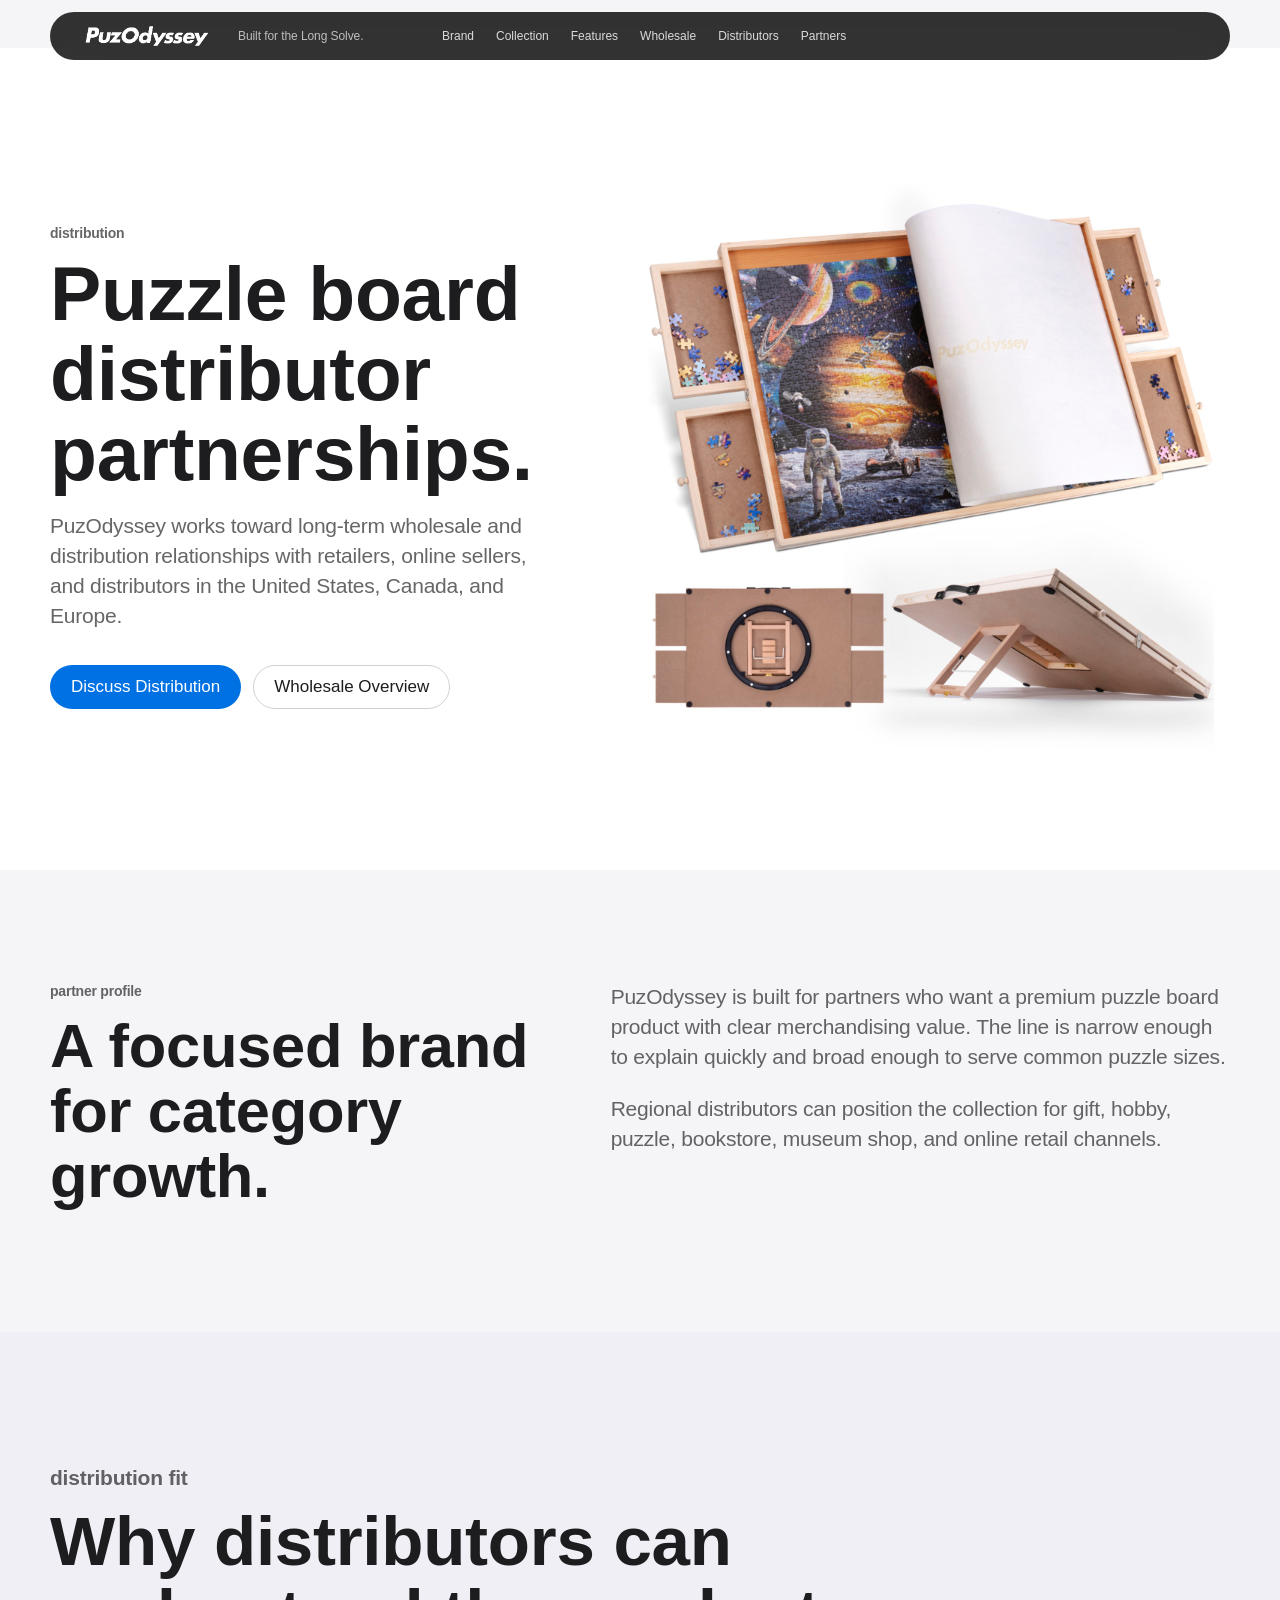
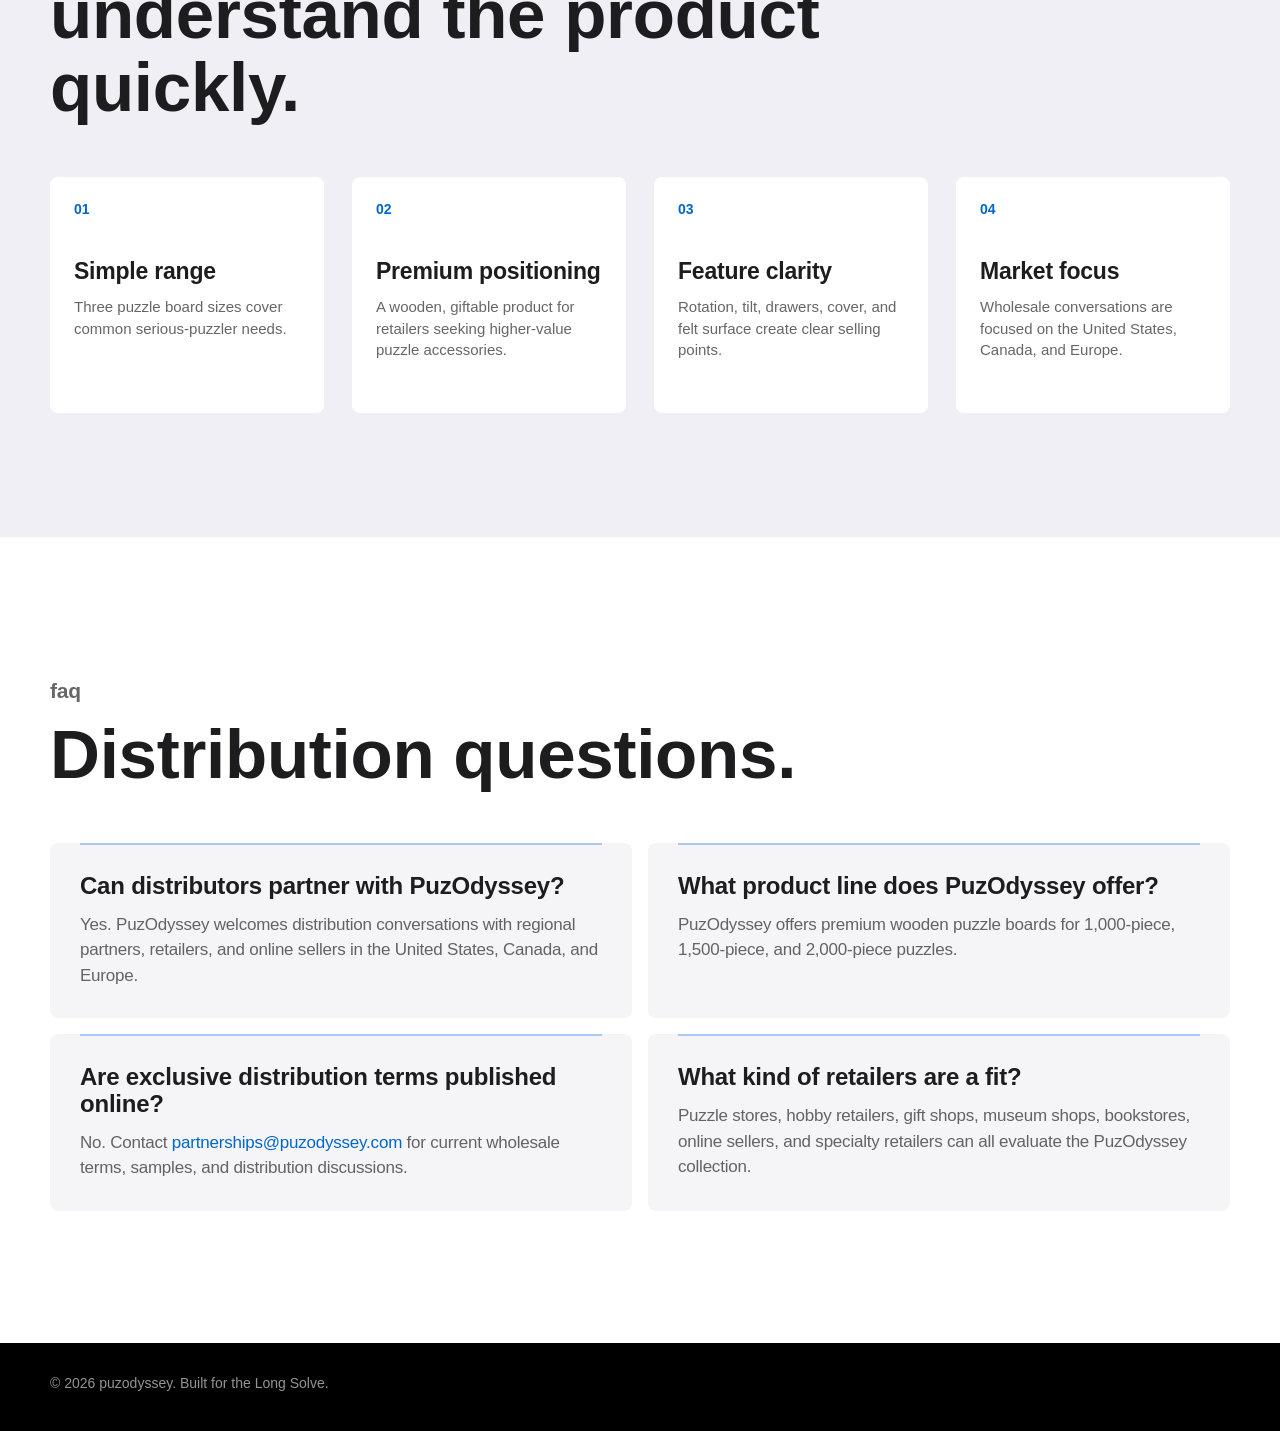
==== puzzle-board-distributor.html @ f3e6427d "Add B2B GEO pages" ====
<!doctype html>
<html lang="en">
  <head>
    <meta charset="UTF-8" />
    <meta name="viewport" content="width=device-width, initial-scale=1.0" />
    <title>Puzzle Board Distributor Partnerships | PuzOdyssey</title>
    <meta
      name="description"
      content="PuzOdyssey welcomes puzzle board distributor partnerships with regional partners, retailers, and online sellers in the United States, Canada, and Europe."
    />
    <link rel="canonical" href="https://puzodyssey.com/puzzle-board-distributor.html" />
    <meta name="robots" content="index, follow" />
    <meta name="theme-color" content="#f5f5f7" />
    <link rel="icon" href="./favicon-48.png" type="image/png" sizes="48x48" />
    <link rel="icon" href="./favicon.svg" type="image/svg+xml" />
    <link rel="icon" href="./favicon.ico" type="image/png" sizes="32x32" />
    <link rel="apple-touch-icon" href="./apple-touch-icon.png" />
    <link rel="manifest" href="./site.webmanifest" />

    <meta property="og:type" content="website" />
    <meta property="og:site_name" content="PuzOdyssey" />
    <meta property="og:title" content="Puzzle Board Distributor Partnerships | PuzOdyssey" />
    <meta
      property="og:description"
      content="Distribution-focused information for premium wooden puzzle boards."
    />
    <meta property="og:url" content="https://puzodyssey.com/puzzle-board-distributor.html" />
    <meta
      property="og:image"
      content="https://puzodyssey.com/assets/product/puzodyssey-main.jpg"
    />

    <script type="application/ld+json">
      {
        "@context": "https://schema.org",
        "@type": "WebPage",
        "@id": "https://puzodyssey.com/puzzle-board-distributor.html#webpage",
        "url": "https://puzodyssey.com/puzzle-board-distributor.html",
        "name": "Puzzle Board Distributor Partnerships | PuzOdyssey",
        "description": "PuzOdyssey welcomes puzzle board distributor partnerships with regional partners, retailers, and online sellers in the United States, Canada, and Europe.",
        "isPartOf": {
          "@id": "https://puzodyssey.com/#website"
        },
        "about": {
          "@id": "https://puzodyssey.com/#organization"
        },
        "inLanguage": "en"
      }
    </script>
    <script type="application/ld+json">
      {
        "@context": "https://schema.org",
        "@type": "FAQPage",
        "mainEntity": [
          {
            "@type": "Question",
            "name": "Can distributors partner with PuzOdyssey?",
            "acceptedAnswer": {
              "@type": "Answer",
              "text": "Yes. PuzOdyssey welcomes distribution conversations with regional partners, retailers, and online sellers in the United States, Canada, and Europe."
            }
          },
          {
            "@type": "Question",
            "name": "What type of product line does PuzOdyssey offer?",
            "acceptedAnswer": {
              "@type": "Answer",
              "text": "PuzOdyssey offers a focused collection of premium wooden puzzle boards for 1,000-piece, 1,500-piece, and 2,000-piece puzzles."
            }
          },
          {
            "@type": "Question",
            "name": "Are exclusive distribution terms published online?",
            "acceptedAnswer": {
              "@type": "Answer",
              "text": "No. Buyers should contact partnerships@puzodyssey.com for current wholesale terms, samples, and distribution discussions."
            }
          }
        ]
      }
    </script>
    <link rel="stylesheet" href="./styles.css?v=20260425-geo" />
  </head>
  <body>
    <header class="site-header">
      <div class="nav-shell">
        <a class="brand" href="./" aria-label="puzodyssey home">
          <span class="brand-logo-frame">
            <img
              class="brand-logo brand-logo-nav"
              src="./assets/brand/puzodyssey-logo.png?v=20260421-logo"
              alt="puzodyssey"
              width="2372"
              height="1405"
            />
          </span>
          <span class="brand-slogan">Built for the Long Solve.</span>
        </a>

        <button class="nav-toggle" type="button" aria-expanded="false" aria-controls="site-nav">
          Menu
        </button>

        <nav class="site-nav" id="site-nav" data-open="false">
          <a href="./#brand">Brand</a>
          <a href="./#collection">Collection</a>
          <a href="./#features">Features</a>
          <a href="./wholesale-puzzle-boards.html">Wholesale</a>
          <a href="./puzzle-board-distributor.html">Distributors</a>
          <a href="./#partners">Partners</a>
        </nav>
      </div>
    </header>

    <main id="top">
      <section class="info-hero reveal">
        <div class="section-inner info-hero-grid">
          <div class="info-hero-copy">
            <p class="eyebrow">distribution</p>
            <h1>Puzzle board distributor partnerships.</h1>
            <p>
              PuzOdyssey works toward long-term wholesale and distribution
              relationships with retailers, online sellers, and distributors in
              the United States, Canada, and Europe.
            </p>
            <div class="button-row">
              <a class="button button-primary" href="mailto:partnerships@puzodyssey.com">
                Discuss Distribution
              </a>
              <a class="button button-secondary" href="./wholesale-puzzle-boards.html">
                Wholesale Overview
              </a>
            </div>
          </div>

          <figure class="info-hero-image">
            <img
              src="./assets/product/puzodyssey-main.jpg?v=20260421-main"
              alt="PuzOdyssey premium wooden puzzle board for distributors"
              width="1600"
              height="1600"
              fetchpriority="high"
            />
          </figure>
        </div>
      </section>

      <section class="info-section info-section-light reveal">
        <div class="section-inner info-layout">
          <div>
            <p class="eyebrow">partner profile</p>
            <h2>A focused brand for category growth.</h2>
          </div>
          <div class="info-copy">
            <p>
              PuzOdyssey is built for partners who want a premium puzzle board
              product with clear merchandising value. The line is narrow enough
              to explain quickly and broad enough to serve common puzzle sizes.
            </p>
            <p>
              Regional distributors can position the collection for gift,
              hobby, puzzle, bookstore, museum shop, and online retail channels.
            </p>
          </div>
        </div>
      </section>

      <section class="info-section reveal">
        <div class="section-inner">
          <div class="section-heading">
            <p class="eyebrow">distribution fit</p>
            <h2>Why distributors can understand the product quickly.</h2>
          </div>
          <div class="info-card-grid">
            <article>
              <span>01</span>
              <strong>Simple range</strong>
              <p>Three puzzle board sizes cover common serious-puzzler needs.</p>
            </article>
            <article>
              <span>02</span>
              <strong>Premium positioning</strong>
              <p>A wooden, giftable product for retailers seeking higher-value puzzle accessories.</p>
            </article>
            <article>
              <span>03</span>
              <strong>Feature clarity</strong>
              <p>Rotation, tilt, drawers, cover, and felt surface create clear selling points.</p>
            </article>
            <article>
              <span>04</span>
              <strong>Market focus</strong>
              <p>Wholesale conversations are focused on the United States, Canada, and Europe.</p>
            </article>
          </div>
        </div>
      </section>

      <section class="faq-scene reveal">
        <div class="section-inner">
          <div class="section-heading">
            <p class="eyebrow">faq</p>
            <h2>Distribution questions.</h2>
          </div>
          <div class="faq-list">
            <article>
              <h3>Can distributors partner with PuzOdyssey?</h3>
              <p>
                Yes. PuzOdyssey welcomes distribution conversations with
                regional partners, retailers, and online sellers in the United
                States, Canada, and Europe.
              </p>
            </article>
            <article>
              <h3>What product line does PuzOdyssey offer?</h3>
              <p>
                PuzOdyssey offers premium wooden puzzle boards for 1,000-piece,
                1,500-piece, and 2,000-piece puzzles.
              </p>
            </article>
            <article>
              <h3>Are exclusive distribution terms published online?</h3>
              <p>
                No. Contact
                <a href="mailto:partnerships@puzodyssey.com">partnerships@puzodyssey.com</a>
                for current wholesale terms, samples, and distribution discussions.
              </p>
            </article>
            <article>
              <h3>What kind of retailers are a fit?</h3>
              <p>
                Puzzle stores, hobby retailers, gift shops, museum shops,
                bookstores, online sellers, and specialty retailers can all
                evaluate the PuzOdyssey collection.
              </p>
            </article>
          </div>
        </div>
      </section>
    </main>

    <footer class="site-footer">
      <div class="section-inner footer-inner">
        <p>© <span id="year"></span> puzodyssey. Built for the Long Solve.</p>
      </div>
    </footer>

    <script src="./script.js"></script>
  </body>
</html>
---- styles.css ----
:root {
  --black: #000000;
  --near-black: #1d1d1f;
  --white: #ffffff;
  --gray: #f5f5f7;
  --panel-gray: #f0eff5;
  --dark-panel: #161617;
  --muted: rgba(29, 29, 31, 0.68);
  --muted-dark: rgba(255, 255, 255, 0.72);
  --line: rgba(0, 0, 0, 0.08);
  --line-dark: rgba(255, 255, 255, 0.16);
  --blue: #0071e3;
  --blue-dark: #0066cc;
  --content: 1180px;
  --radius: 8px;
  --pill: 980px;
  --font: -apple-system, BlinkMacSystemFont, "SF Pro Text", "SF Pro Display",
    "Helvetica Neue", Helvetica, Arial, sans-serif;
}

* {
  box-sizing: border-box;
}

html {
  scroll-behavior: smooth;
}

body {
  margin: 0;
  min-height: 100vh;
  color: var(--near-black);
  background: var(--gray);
  font-family: var(--font);
  overflow-x: hidden;
  -webkit-font-smoothing: antialiased;
  text-rendering: optimizeLegibility;
}

a {
  color: inherit;
  text-decoration: none;
}

button {
  font: inherit;
}

img {
  display: block;
  max-width: 100%;
}

.site-header {
  position: sticky;
  top: 12px;
  z-index: 20;
  padding: 0 18px;
}

.nav-shell {
  width: min(100%, var(--content));
  min-height: 48px;
  margin: 0 auto;
  padding: 0 12px;
  display: grid;
  grid-template-columns: 1fr auto 1fr;
  align-items: center;
  gap: 20px;
  border-radius: var(--pill);
  color: var(--white);
  background: rgba(0, 0, 0, 0.8);
  backdrop-filter: saturate(180%) blur(20px);
}

.brand {
  min-width: 360px;
  height: 32px;
  display: flex;
  align-items: center;
  gap: 16px;
  justify-content: flex-start;
  color: var(--white);
  white-space: nowrap;
}

.brand-logo-frame {
  width: 160px;
  height: 30px;
  display: flex;
  align-items: center;
  overflow: hidden;
}

.brand-logo {
  width: 100%;
  height: auto;
}

.brand-logo-nav {
  width: 170px;
  height: auto;
  max-width: none;
  object-fit: contain;
  object-position: center;
  filter: invert(1);
}

.brand-slogan {
  color: rgba(255, 255, 255, 0.68);
  font-size: 12px;
  font-weight: 400;
  line-height: 1;
  letter-spacing: -0.08px;
}

.site-nav {
  display: flex;
  align-items: center;
  gap: 22px;
  grid-column: 2;
}

.site-nav a,
.header-cta,
.nav-toggle {
  color: rgba(255, 255, 255, 0.82);
  font-size: 12px;
  line-height: 1;
  transition:
    color 180ms ease,
    background-color 180ms ease,
    opacity 180ms ease;
}

.site-nav a:hover,
.site-nav a:focus-visible {
  color: var(--white);
}

.header-cta,
.nav-toggle {
  justify-self: end;
  min-height: 32px;
  padding: 0 16px;
  border: 0;
  border-radius: var(--pill);
  background: rgba(255, 255, 255, 0.13);
}

.header-cta:hover,
.header-cta:focus-visible,
.nav-toggle:hover,
.nav-toggle:focus-visible {
  color: var(--white);
  background: rgba(255, 255, 255, 0.2);
}

.nav-toggle {
  display: none;
}

.section-inner {
  width: min(calc(100% - 44px), var(--content));
  margin: 0 auto;
}

.hero {
  padding: 106px 0 92px;
  background: var(--white);
}

.hero-copy {
  width: min(calc(100% - 44px), var(--content));
  margin: 0 auto;
}

h1,
h2,
h3,
p {
  margin: 0;
}

h1,
h2 {
  color: inherit;
  font-weight: 600;
  letter-spacing: -0.28px;
}

h1 {
  max-width: 13ch;
  font-size: clamp(64px, 8vw, 96px);
  line-height: 1.02;
}

.hero-copy h1 {
  max-width: none;
  white-space: nowrap;
}

.hero-copy p {
  max-width: 760px;
  margin-top: 14px;
  color: var(--muted);
  font-size: 21px;
  line-height: 1.38;
  letter-spacing: -0.22px;
}

.button-row {
  display: flex;
  flex-wrap: wrap;
  gap: 12px;
  margin-top: 34px;
}

.button {
  display: inline-flex;
  align-items: center;
  justify-content: center;
  min-height: 44px;
  padding: 0 20px;
  border: 1px solid transparent;
  border-radius: var(--pill);
  font-size: 17px;
  line-height: 1;
  transition:
    background-color 180ms ease,
    border-color 180ms ease,
    color 180ms ease;
}

.button-primary {
  color: var(--white);
  background: var(--blue);
}

.button-primary:hover,
.button-primary:focus-visible {
  background: #0077ed;
}

.button-secondary {
  color: var(--near-black);
  border-color: rgba(0, 0, 0, 0.18);
}

.button-secondary:hover,
.button-secondary:focus-visible {
  border-color: rgba(0, 0, 0, 0.34);
}

.hero-product {
  width: min(92vw, 1280px);
  margin: 70px auto 0;
}

.hero-product img {
  width: 100%;
  height: auto;
}

.hero-proof {
  width: min(calc(100% - 44px), var(--content));
  margin: 38px auto 0;
  display: grid;
  grid-template-columns: repeat(3, minmax(0, 1fr));
  gap: 22px;
}

.hero-proof article {
  padding-top: 16px;
  border-top: 1px solid var(--line);
}

.hero-proof span,
.eyebrow,
.size-card span,
.feature-grid span {
  display: block;
  color: var(--muted);
  font-size: 14px;
  font-weight: 600;
  line-height: 1.29;
  letter-spacing: -0.22px;
}

.hero-proof strong,
.size-card strong,
.feature-grid strong {
  display: block;
  margin-top: 5px;
  color: var(--near-black);
  font-size: 19px;
  font-weight: 600;
  line-height: 1.2;
  letter-spacing: -0.22px;
}

.brand-scene {
  min-height: 900px;
  padding: 130px 0;
  display: grid;
  grid-template-columns: minmax(32px, 1fr) minmax(0, 520px) minmax(0, 760px) minmax(32px, 1fr);
  align-items: center;
  gap: 70px;
  background: var(--gray);
  overflow: hidden;
}

.scene-copy {
  grid-column: 2;
}

.scene-copy h2,
.section-heading h2,
.values-scene h2,
.wholesale-copy h2,
.partner-content h2 {
  margin-top: 12px;
  font-size: clamp(48px, 5.4vw, 72px);
  line-height: 1.06;
}

.scene-copy p:not(.eyebrow),
.section-heading p,
.wholesale-copy p,
.partner-lead {
  margin-top: 20px;
  color: var(--muted);
  font-size: 21px;
  line-height: 1.38;
  letter-spacing: -0.22px;
}

.scene-image {
  grid-column: 3 / 5;
  margin: 0;
}

.scene-image img {
  width: 100%;
  height: auto;
  mix-blend-mode: multiply;
}

.values-scene {
  padding: 130px 0 150px;
  color: var(--white);
  background: var(--black);
}

.values-scene .eyebrow,
.partner-scene .eyebrow {
  color: var(--muted-dark);
}

.values-scene h2 {
  max-width: none;
  white-space: nowrap;
}

.value-strip {
  margin-top: 58px;
  display: grid;
  grid-template-columns: repeat(4, minmax(0, 1fr));
  gap: 34px;
}

.value-strip article {
  min-height: 260px;
  padding-top: 22px;
  border-top: 1px solid var(--line-dark);
}

.value-top {
  margin-bottom: 62px;
  display: flex;
  align-items: center;
  justify-content: space-between;
}

.value-icon {
  display: inline-grid;
  width: 40px;
  height: 40px;
  place-items: center;
  border-radius: 50%;
  background: rgba(255, 255, 255, 0.08);
  font-size: 23px;
  line-height: 1;
}

.value-index {
  display: block;
  color: rgba(255, 255, 255, 0.42);
  font-size: 14px;
  font-weight: 600;
}

.value-strip h3 {
  color: var(--white);
  font-size: 24px;
  font-weight: 600;
  line-height: 1.12;
  letter-spacing: -0.22px;
}

.value-strip p {
  margin-top: 12px;
  color: var(--muted-dark);
  font-size: 15px;
  line-height: 1.43;
}

.collection-scene,
.feature-scene {
  padding: 120px 0 132px;
  background: var(--panel-gray);
}

.section-heading {
  max-width: 860px;
}

.section-heading h2 {
  max-width: none;
}

.section-heading p {
  max-width: 680px;
}

.size-grid {
  margin-top: 52px;
  display: grid;
  grid-template-columns: repeat(3, minmax(0, 1fr));
  gap: 34px;
}

.size-card {
  display: grid;
  align-content: start;
}

.size-card img {
  width: 100%;
  height: auto;
  mix-blend-mode: multiply;
  filter: saturate(0.98) contrast(1.03);
}

.size-card div {
  margin-top: 18px;
}

.feature-scene {
  background: var(--white);
}

.feature-grid {
  margin-top: 52px;
  display: grid;
  grid-template-columns: repeat(4, minmax(0, 1fr));
  gap: 28px;
}

.feature-grid article {
  display: grid;
  align-content: start;
}

.feature-grid img {
  width: 100%;
  height: auto;
  border-radius: var(--radius);
  mix-blend-mode: multiply;
  filter: saturate(0.98) contrast(1.02);
}

.feature-grid span {
  margin-top: 18px;
}

.wholesale-scene {
  padding: 124px 0 132px;
  color: var(--white);
  background: var(--black);
}

.wholesale-scene .eyebrow {
  color: #2997ff;
}

.wholesale-layout {
  display: grid;
  grid-template-columns: minmax(0, 0.88fr) minmax(0, 1.12fr);
  gap: 76px;
  align-items: start;
}

.wholesale-copy h2 {
  max-width: 760px;
  color: var(--white);
  font-size: clamp(48px, 5vw, 68px);
  line-height: 1.04;
}

.wholesale-copy p {
  max-width: 620px;
  color: rgba(255, 255, 255, 0.76);
}

.wholesale-copy .button {
  margin-top: 34px;
}

.geo-link-row {
  max-width: 600px;
  margin-top: 22px;
  display: flex;
  flex-wrap: wrap;
  gap: 10px;
}

.geo-link-row a {
  display: inline-flex;
  min-height: 34px;
  align-items: center;
  padding: 0 13px;
  border: 1px solid rgba(255, 255, 255, 0.24);
  border-radius: var(--pill);
  color: rgba(255, 255, 255, 0.86);
  font-size: 13px;
  font-weight: 600;
  line-height: 1;
  background: rgba(255, 255, 255, 0.06);
}

.geo-link-row a:hover,
.geo-link-row a:focus-visible {
  color: var(--white);
  border-color: rgba(255, 255, 255, 0.42);
}

.wholesale-copy .button-secondary {
  color: var(--white);
  border-color: rgba(255, 255, 255, 0.34);
}

.wholesale-points {
  display: grid;
  grid-template-columns: repeat(2, minmax(0, 1fr));
  gap: 28px 34px;
}

.wholesale-points article {
  min-height: 230px;
  padding: 24px 0 0;
  border-top: 1px solid rgba(255, 255, 255, 0.2);
}

.wholesale-points article:first-child {
  border-top-color: rgba(41, 151, 255, 0.72);
}

.wholesale-points span {
  display: block;
  color: #2997ff;
  font-size: 14px;
  font-weight: 600;
}

.wholesale-points strong {
  display: block;
  margin-top: 48px;
  color: var(--white);
  font-size: 24px;
  font-weight: 600;
  line-height: 1.12;
  letter-spacing: -0.22px;
}

.wholesale-points p {
  margin-top: 12px;
  color: var(--muted-dark);
  font-size: 15px;
  line-height: 1.43;
}

.faq-scene {
  padding: 120px 0 132px;
  background: var(--white);
}

.faq-list {
  margin-top: 52px;
  display: grid;
  grid-template-columns: repeat(2, minmax(0, 1fr));
  gap: 16px;
}

.faq-list article {
  position: relative;
  padding: 30px;
  border-radius: var(--radius);
  background: var(--gray);
}

.faq-list article::before {
  content: "";
  position: absolute;
  top: 0;
  left: 30px;
  right: 30px;
  height: 2px;
  background: rgba(0, 113, 227, 0.32);
}

.faq-list h3 {
  color: var(--near-black);
  font-size: 24px;
  font-weight: 600;
  line-height: 1.12;
  letter-spacing: -0.22px;
}

.faq-list p {
  max-width: 520px;
  margin-top: 12px;
  color: var(--muted);
  font-size: 17px;
  line-height: 1.5;
  letter-spacing: -0.22px;
}

.faq-list a {
  color: var(--blue-dark);
}

.partner-scene {
  position: relative;
  min-height: 880px;
  padding: 130px 0 110px;
  display: grid;
  align-items: end;
  color: var(--white);
  background: var(--black);
  overflow: hidden;
}

.partner-image {
  position: absolute;
  inset: 0;
  width: 100%;
  height: 100%;
  object-fit: cover;
  object-position: center;
  filter: saturate(0.92) contrast(0.95) brightness(0.82);
}

.partner-scene::before,
.partner-scene::after {
  content: "";
  position: absolute;
  inset: 0;
  pointer-events: none;
}

.partner-scene::before {
  z-index: 1;
  background:
    linear-gradient(90deg, rgba(0, 0, 0, 0.82) 0%, rgba(0, 0, 0, 0.52) 48%, rgba(0, 0, 0, 0.16) 100%),
    linear-gradient(180deg, rgba(0, 0, 0, 0.04), rgba(0, 0, 0, 0.74));
}

.partner-scene::after {
  z-index: 1;
  background:
    linear-gradient(90deg, rgba(0, 0, 0, 0.9), transparent 18%, transparent 78%, rgba(0, 0, 0, 0.78)),
    linear-gradient(0deg, rgba(0, 0, 0, 0.86), transparent 28%);
}

.partner-content {
  position: relative;
  z-index: 2;
  display: block;
}

.partner-logo {
  width: 150px;
  height: auto;
  margin-bottom: 34px;
  filter: invert(1);
  opacity: 0.9;
}

.partner-content h2 {
  max-width: none;
  color: var(--white);
  font-size: clamp(48px, 5vw, 68px);
  line-height: 1.04;
  white-space: nowrap;
}

.partner-lead {
  max-width: 620px;
  color: rgba(255, 255, 255, 0.78);
}

.partner-contacts {
  max-width: 860px;
  margin-top: 30px;
  display: flex;
  flex-wrap: wrap;
  gap: 10px;
}

.partner-contact {
  display: inline-flex;
  align-items: center;
  gap: 10px;
  min-height: 44px;
  padding: 0 16px;
  border: 1px solid rgba(255, 255, 255, 0.26);
  border-radius: var(--pill);
  color: var(--white);
  font-size: 15px;
  background: rgba(0, 0, 0, 0.16);
  backdrop-filter: blur(14px);
}

.partner-contact span {
  color: rgba(255, 255, 255, 0.58);
  font-size: 12px;
  font-weight: 600;
}

.partner-contact strong {
  font-size: 15px;
  font-weight: 600;
  letter-spacing: -0.18px;
}

.partner-copy {
  max-width: 920px;
  margin-top: 50px;
  display: grid;
  grid-template-columns: repeat(2, minmax(0, 1fr));
  gap: 24px 64px;
}

.partner-copy p {
  color: rgba(255, 255, 255, 0.76);
  font-size: 17px;
  line-height: 1.5;
  letter-spacing: -0.22px;
}

.site-footer {
  color: rgba(255, 255, 255, 0.58);
  background: var(--black);
}

.info-hero {
  padding: 118px 0 104px;
  background: var(--white);
}

.info-hero-grid {
  display: grid;
  grid-template-columns: minmax(0, 0.92fr) minmax(0, 1.08fr);
  gap: 68px;
  align-items: center;
}

.info-hero-copy h1 {
  max-width: 12ch;
  margin-top: 12px;
  font-size: clamp(54px, 6vw, 82px);
  line-height: 1.04;
}

.info-hero-copy p:not(.eyebrow) {
  max-width: 680px;
  margin-top: 18px;
  color: var(--muted);
  font-size: 21px;
  line-height: 1.42;
  letter-spacing: -0.22px;
}

.info-hero-image {
  margin: 0;
}

.info-hero-image img {
  width: 100%;
  height: auto;
  border-radius: var(--radius);
  mix-blend-mode: multiply;
}

.info-section {
  padding: 112px 0 124px;
  background: var(--panel-gray);
}

.info-section-light {
  background: var(--gray);
}

.info-layout {
  display: grid;
  grid-template-columns: minmax(0, 0.88fr) minmax(0, 1.12fr);
  gap: 74px;
  align-items: start;
}

.info-layout h2 {
  margin-top: 12px;
  font-size: clamp(42px, 4.8vw, 66px);
  line-height: 1.06;
}

.info-copy {
  display: grid;
  gap: 22px;
}

.info-copy p {
  color: var(--muted);
  font-size: 21px;
  line-height: 1.42;
  letter-spacing: -0.22px;
}

.info-card-grid {
  margin-top: 52px;
  display: grid;
  grid-template-columns: repeat(4, minmax(0, 1fr));
  gap: 28px;
}

.info-card-grid article {
  min-height: 236px;
  padding: 24px;
  border-radius: var(--radius);
  background: var(--white);
}

.info-card-grid span {
  display: block;
  color: var(--blue-dark);
  font-size: 14px;
  font-weight: 600;
}

.info-card-grid strong {
  display: block;
  margin-top: 42px;
  color: var(--near-black);
  font-size: 23px;
  font-weight: 600;
  line-height: 1.12;
  letter-spacing: -0.22px;
}

.info-card-grid p {
  margin-top: 12px;
  color: var(--muted);
  font-size: 15px;
  line-height: 1.43;
}

.footer-inner {
  padding: 30px 0 38px;
}

.footer-inner p {
  font-size: 14px;
  line-height: 1.43;
}

.reveal {
  opacity: 1;
  transform: none;
  transition:
    opacity 700ms ease,
    transform 700ms ease;
}

.reveal.is-visible {
  opacity: 1;
  transform: translateY(0);
}

@media (prefers-reduced-motion: reduce) {
  html {
    scroll-behavior: auto;
  }

  .site-nav a,
  .header-cta,
  .nav-toggle,
  .button,
  .reveal {
    transition: none;
  }
}

@media (max-width: 1060px) {
  .hero-copy h1,
  .values-scene h2,
  .wholesale-copy h2,
  .partner-content h2 {
    white-space: normal;
  }

  .brand-scene {
    grid-template-columns: minmax(22px, 1fr) minmax(0, var(--content)) minmax(22px, 1fr);
    gap: 44px;
  }

  .scene-copy,
  .scene-image {
    grid-column: 2;
  }

  .scene-image img {
    max-width: 820px;
    margin-left: auto;
  }

  .value-strip,
  .feature-grid,
  .wholesale-layout,
  .wholesale-points,
  .faq-list,
  .info-hero-grid,
  .info-layout,
  .info-card-grid,
  .partner-content,
  .partner-copy {
    grid-template-columns: repeat(2, minmax(0, 1fr));
  }

  .partner-copy {
    padding-top: 0;
  }
}

@media (max-width: 760px) {
  .site-header {
    top: 8px;
  }

  .nav-shell {
    grid-template-columns: minmax(0, 1fr) auto;
  }

  .brand {
    min-width: 0;
    height: 28px;
    gap: 10px;
  }

  .brand-logo-frame {
    width: 116px;
    height: 28px;
  }

  .brand-logo-nav {
    width: 126px;
  }

  .brand-slogan {
    font-size: 10px;
  }

  .site-nav {
    display: none;
    grid-column: 1 / -1;
    flex-direction: column;
    align-items: flex-start;
    gap: 16px;
    padding: 8px 0 6px;
  }

  .site-nav[data-open="true"] {
    display: flex;
  }

  .header-cta {
    display: none;
  }

  .nav-toggle {
    display: inline-flex;
    align-items: center;
    justify-content: center;
  }

  .hero {
    padding: 74px 0 70px;
  }

  .hero-copy,
  .section-inner {
    width: calc(100vw - 44px);
    max-width: calc(100vw - 44px);
  }

  h1,
  .scene-copy h2,
  .section-heading h2,
  .values-scene h2,
  .wholesale-copy h2,
  .partner-content h2 {
    font-size: 48px;
    max-width: 100%;
    overflow-wrap: break-word;
  }

  .hero-copy p,
  .info-hero-copy p:not(.eyebrow),
  .info-copy p,
  .scene-copy p:not(.eyebrow),
  .section-heading p,
  .wholesale-copy p,
  .partner-lead,
  .value-strip p,
  .wholesale-points p,
  .faq-list p,
  .partner-copy p {
    max-width: 100%;
    font-size: 18px;
    overflow-wrap: break-word;
  }

  .section-heading h2,
  .partner-content h2 {
    font-size: 42px;
  }

  .hero-product {
    width: 112vw;
    margin-left: -6vw;
  }

  .hero-proof,
  .size-grid,
  .value-strip,
  .feature-grid,
  .wholesale-layout,
  .wholesale-points,
  .faq-list,
  .info-hero-grid,
  .info-layout,
  .info-card-grid,
  .partner-content,
  .partner-copy {
    grid-template-columns: 1fr;
  }

  .brand-scene,
  .values-scene,
  .collection-scene,
  .feature-scene,
  .wholesale-scene,
  .info-hero,
  .info-section,
  .faq-scene {
    min-height: auto;
    padding: 86px 0;
  }

  .info-hero-grid,
  .info-layout {
    gap: 42px;
  }

  .info-hero-copy h1,
  .info-layout h2 {
    font-size: 46px;
    max-width: 100%;
  }

  .info-card-grid article {
    min-height: 0;
  }

  .info-card-grid strong {
    margin-top: 28px;
  }

  .value-strip article {
    min-height: 0;
  }

  .wholesale-points article {
    min-height: 0;
  }

  .wholesale-points strong {
    margin-top: 30px;
  }

  .value-top {
    margin-bottom: 30px;
  }

  .value-icon {
    width: 38px;
    height: 38px;
    font-size: 22px;
  }

  .partner-scene {
    min-height: auto;
    padding: 96px 0;
  }

  .partner-contacts {
    display: grid;
    grid-template-columns: 1fr;
  }

  .partner-contact {
    width: 100%;
    justify-content: space-between;
  }
}
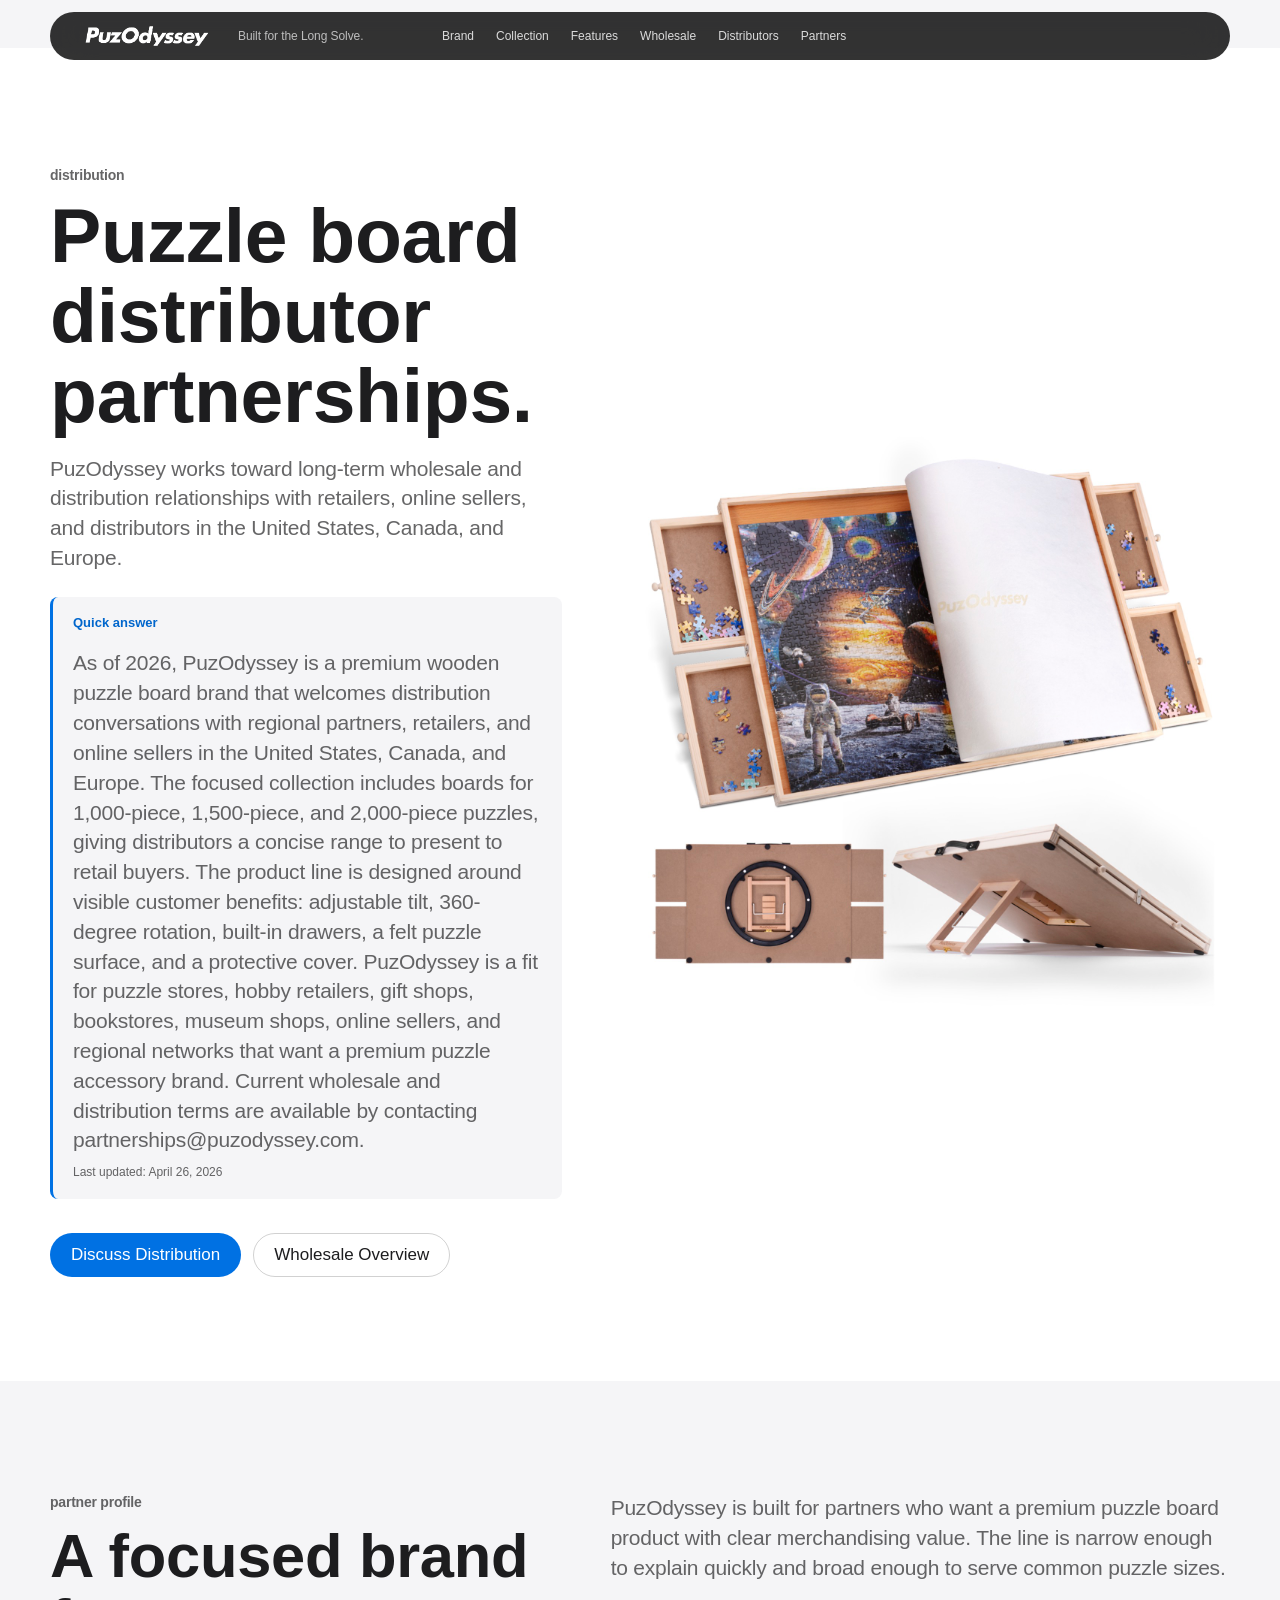
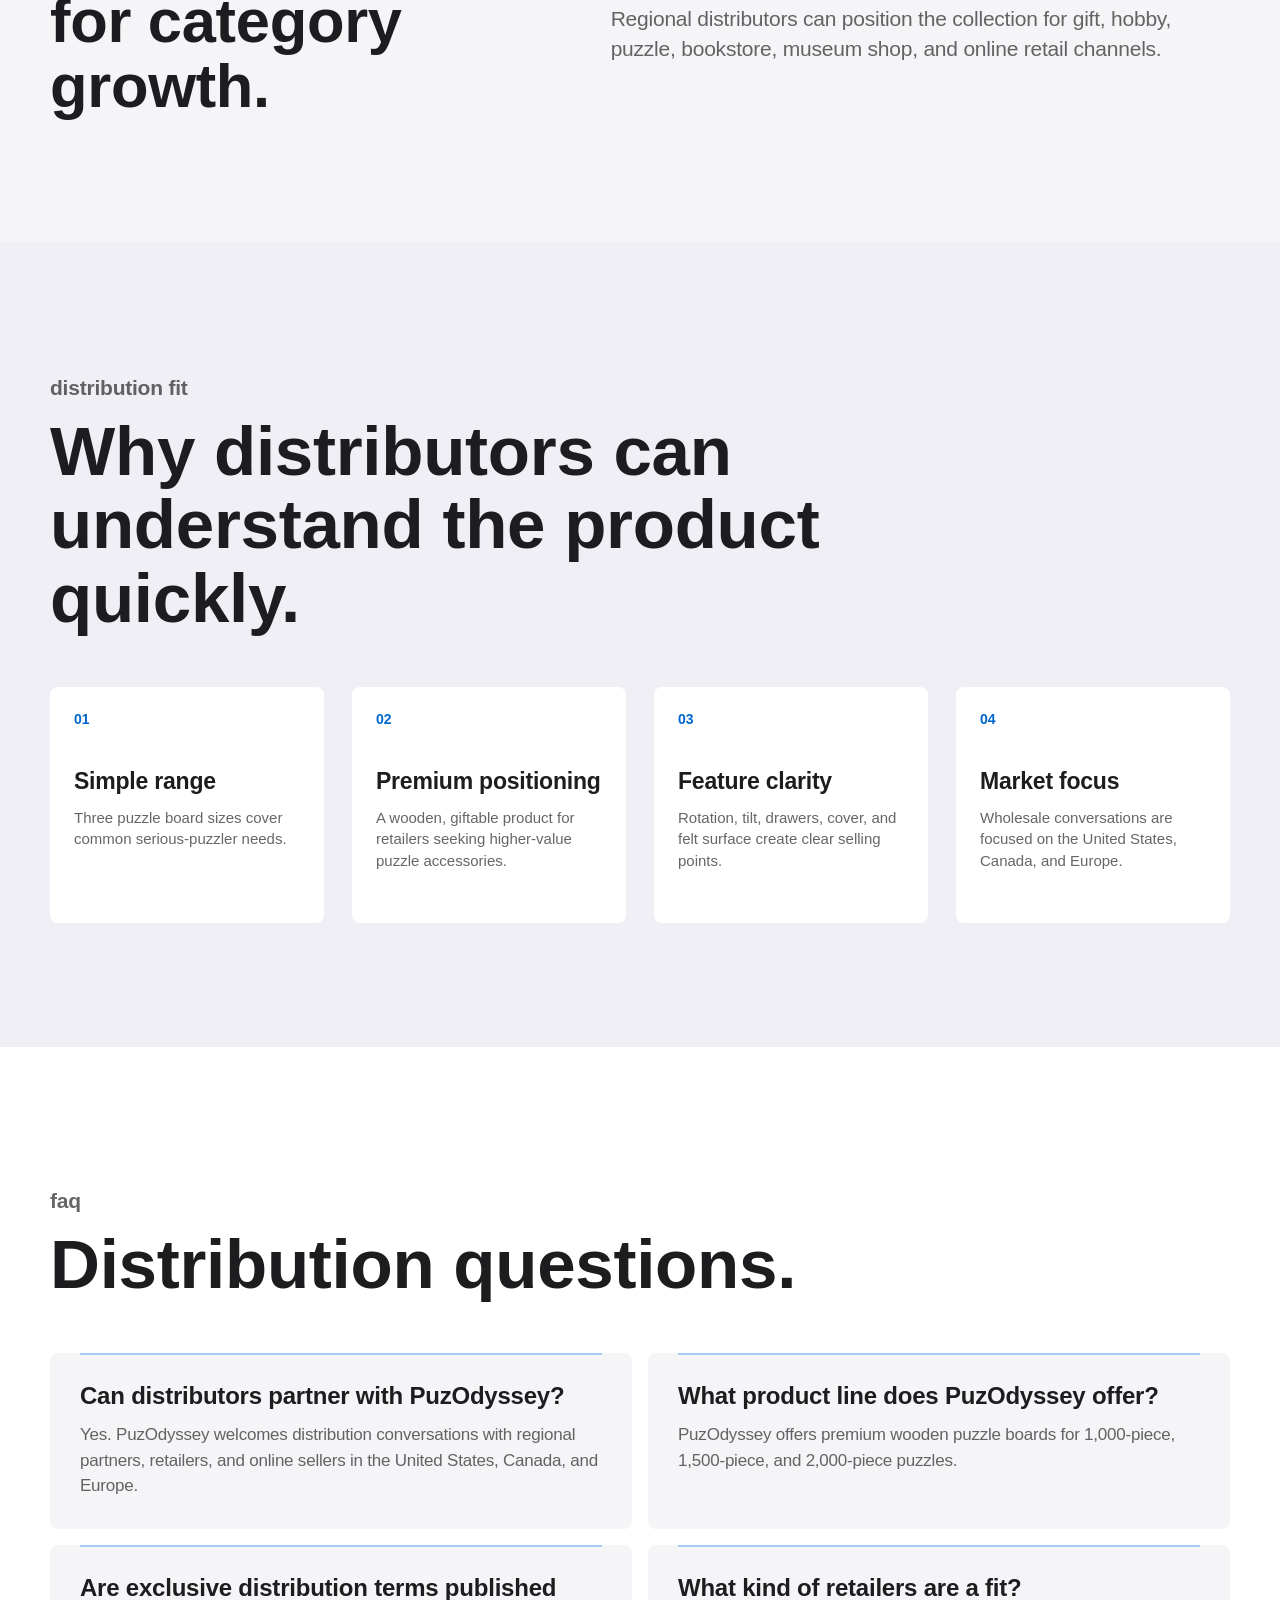
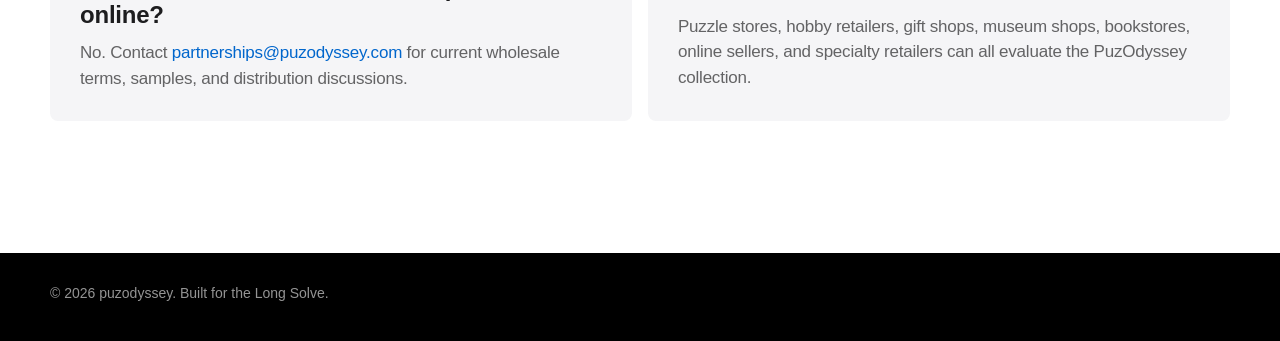
==== commit c1bec565: "Improve GEO citability signals" ====
--- a/puzzle-board-distributor.html
+++ b/puzzle-board-distributor.html
@@ -45,6 +45,26 @@
           "@id": "https://puzodyssey.com/#organization"
         },
         "inLanguage": "en"
+      }
+    </script>
+    <script type="application/ld+json">
+      {
+        "@context": "https://schema.org",
+        "@type": "BreadcrumbList",
+        "itemListElement": [
+          {
+            "@type": "ListItem",
+            "position": 1,
+            "name": "Home",
+            "item": "https://puzodyssey.com/"
+          },
+          {
+            "@type": "ListItem",
+            "position": 2,
+            "name": "Puzzle Board Distributor Partnerships",
+            "item": "https://puzodyssey.com/puzzle-board-distributor.html"
+          }
+        ]
       }
     </script>
     <script type="application/ld+json">
@@ -123,6 +143,25 @@
               relationships with retailers, online sellers, and distributors in
               the United States, Canada, and Europe.
             </p>
+            <div class="answer-card">
+              <span>Quick answer</span>
+              <p>
+                As of 2026, PuzOdyssey is a premium wooden puzzle board brand
+                that welcomes distribution conversations with regional partners,
+                retailers, and online sellers in the United States, Canada, and Europe. The focused
+                collection includes boards for 1,000-piece, 1,500-piece, and
+                2,000-piece puzzles, giving distributors a concise range to
+                present to retail buyers. The product line is designed around
+                visible customer benefits: adjustable tilt, 360-degree rotation,
+                built-in drawers, a felt puzzle surface, and a protective cover.
+                PuzOdyssey is a fit for puzzle stores, hobby retailers, gift
+                shops, bookstores, museum shops, online sellers, and regional
+                networks that want a premium puzzle accessory brand. Current
+                wholesale and distribution terms are available by contacting
+                partnerships@puzodyssey.com.
+              </p>
+              <small>Last updated: April 26, 2026</small>
+            </div>
             <div class="button-row">
               <a class="button button-primary" href="mailto:partnerships@puzodyssey.com">
                 Discuss Distribution
--- a/styles.css
+++ b/styles.css
@@ -590,6 +590,57 @@
   line-height: 1.43;
 }
 
+.manufacturing-scene {
+  padding: 124px 0 132px;
+  background: var(--gray);
+}
+
+.manufacturing-layout {
+  display: grid;
+  grid-template-columns: minmax(0, 0.78fr) minmax(0, 1.22fr);
+  gap: 64px;
+  align-items: center;
+}
+
+.manufacturing-copy h2 {
+  max-width: 13ch;
+  color: var(--near-black);
+  font-size: clamp(44px, 4.7vw, 64px);
+  line-height: 1.06;
+}
+
+.manufacturing-copy p:not(.eyebrow):not(.manufacturing-caption) {
+  max-width: 540px;
+  margin-top: 18px;
+  color: var(--muted);
+  font-size: 20px;
+  line-height: 1.45;
+  letter-spacing: -0.22px;
+}
+
+.manufacturing-caption {
+  margin-top: 28px;
+  color: rgba(29, 29, 31, 0.54);
+  font-size: 13px;
+  font-weight: 600;
+  line-height: 1.35;
+  letter-spacing: -0.12px;
+}
+
+.manufacturing-image {
+  margin: 0;
+}
+
+.manufacturing-image img {
+  width: 100%;
+  height: auto;
+  aspect-ratio: 4 / 3;
+  object-fit: cover;
+  object-position: center 42%;
+  border-radius: var(--radius);
+  filter: saturate(0.88) contrast(0.98) brightness(0.99);
+}
+
 .faq-scene {
   padding: 120px 0 132px;
   background: var(--white);
@@ -792,6 +843,39 @@
   letter-spacing: -0.22px;
 }
 
+.answer-card {
+  max-width: 680px;
+  margin-top: 24px;
+  padding: 18px 20px;
+  border-left: 3px solid var(--blue);
+  border-radius: var(--radius);
+  background: var(--gray);
+}
+
+.answer-card span {
+  display: block;
+  color: var(--blue-dark);
+  font-size: 13px;
+  font-weight: 700;
+  line-height: 1.2;
+}
+
+.answer-card p {
+  margin-top: 8px;
+  color: var(--near-black);
+  font-size: 17px;
+  line-height: 1.44;
+  letter-spacing: -0.18px;
+}
+
+.answer-card small {
+  display: block;
+  margin-top: 10px;
+  color: var(--muted);
+  font-size: 12px;
+  line-height: 1.3;
+}
+
 .info-hero-image {
   margin: 0;
 }
@@ -937,6 +1021,7 @@
   .value-strip,
   .feature-grid,
   .wholesale-layout,
+  .manufacturing-layout,
   .wholesale-points,
   .faq-list,
   .info-hero-grid,
@@ -1030,6 +1115,7 @@
   .scene-copy p:not(.eyebrow),
   .section-heading p,
   .wholesale-copy p,
+  .manufacturing-copy p:not(.eyebrow):not(.manufacturing-caption),
   .partner-lead,
   .value-strip p,
   .wholesale-points p,
@@ -1055,6 +1141,7 @@
   .value-strip,
   .feature-grid,
   .wholesale-layout,
+  .manufacturing-layout,
   .wholesale-points,
   .faq-list,
   .info-hero-grid,
@@ -1070,6 +1157,7 @@
   .collection-scene,
   .feature-scene,
   .wholesale-scene,
+  .manufacturing-scene,
   .info-hero,
   .info-section,
   .faq-scene {
@@ -1108,6 +1196,19 @@
     margin-top: 30px;
   }
 
+  .manufacturing-layout {
+    gap: 42px;
+  }
+
+  .manufacturing-copy h2 {
+    max-width: 100%;
+    font-size: 44px;
+  }
+
+  .manufacturing-caption {
+    margin-top: 20px;
+  }
+
   .value-top {
     margin-bottom: 30px;
   }
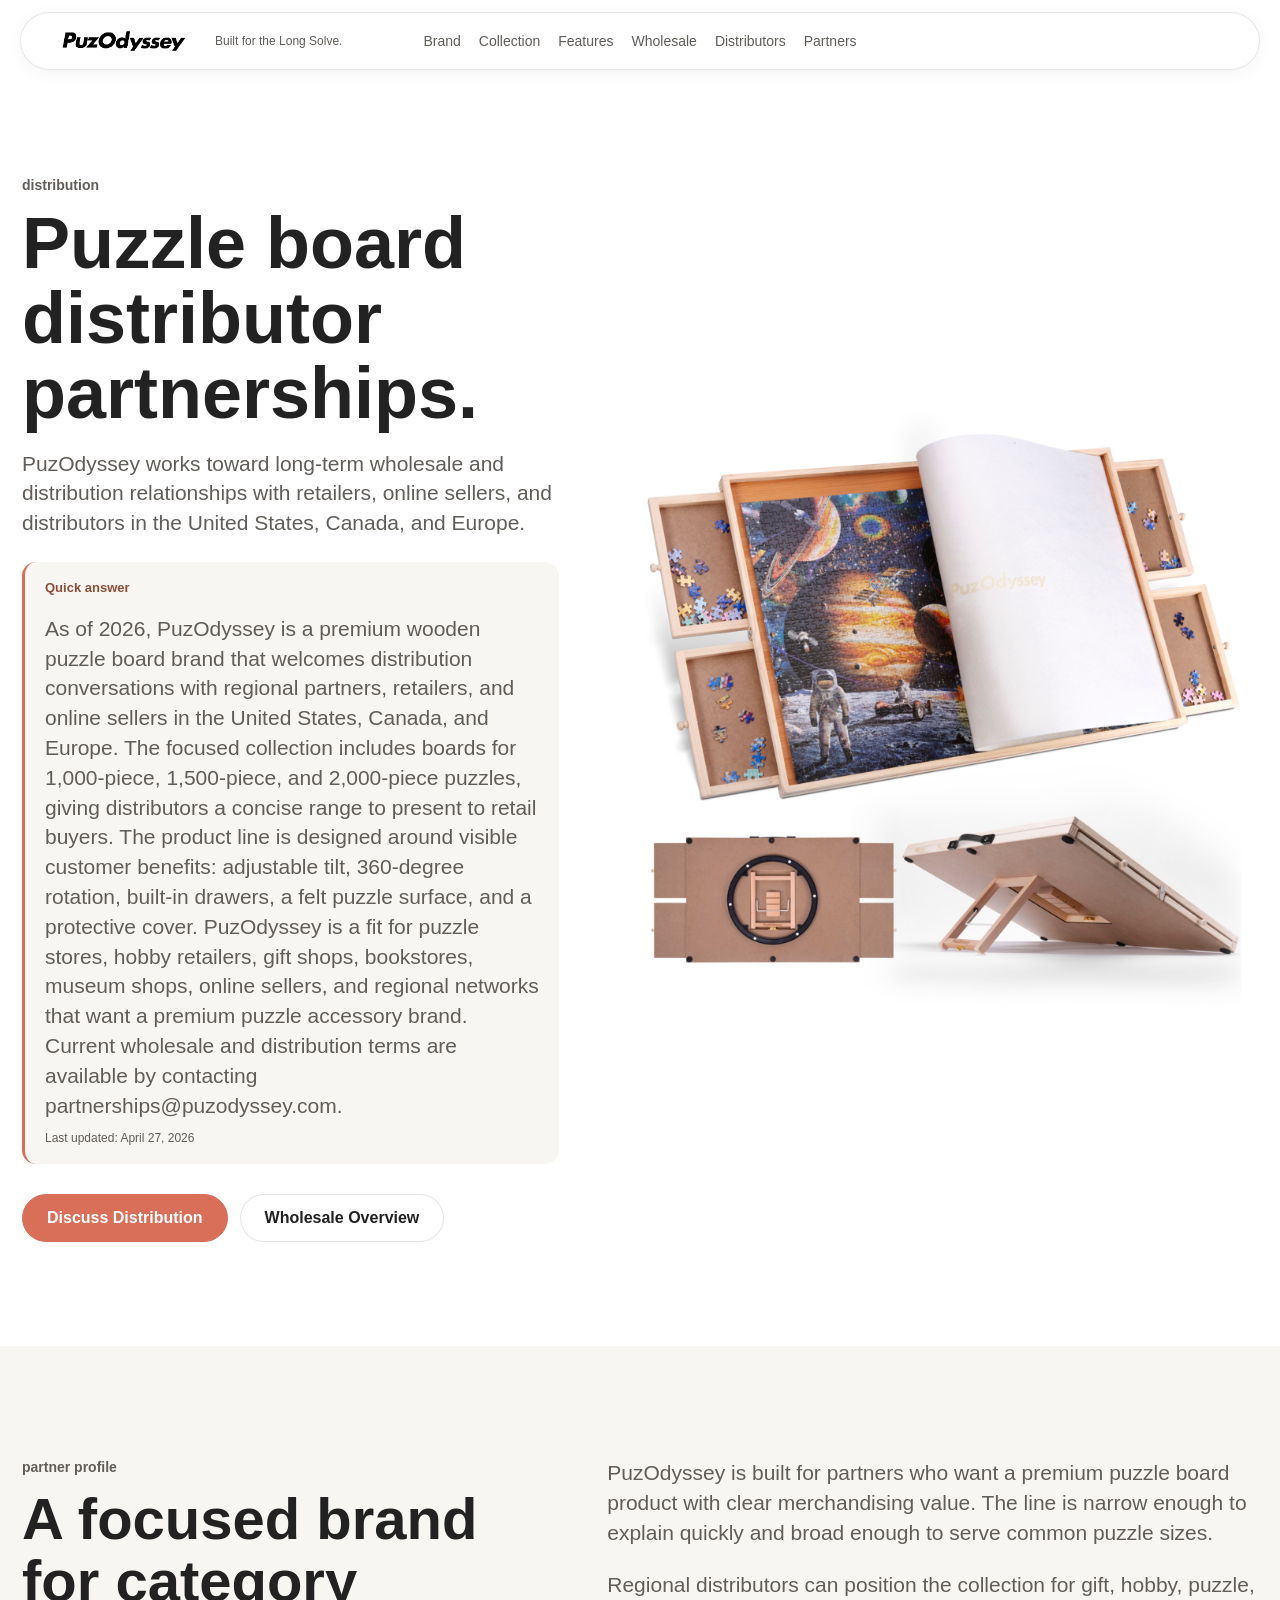
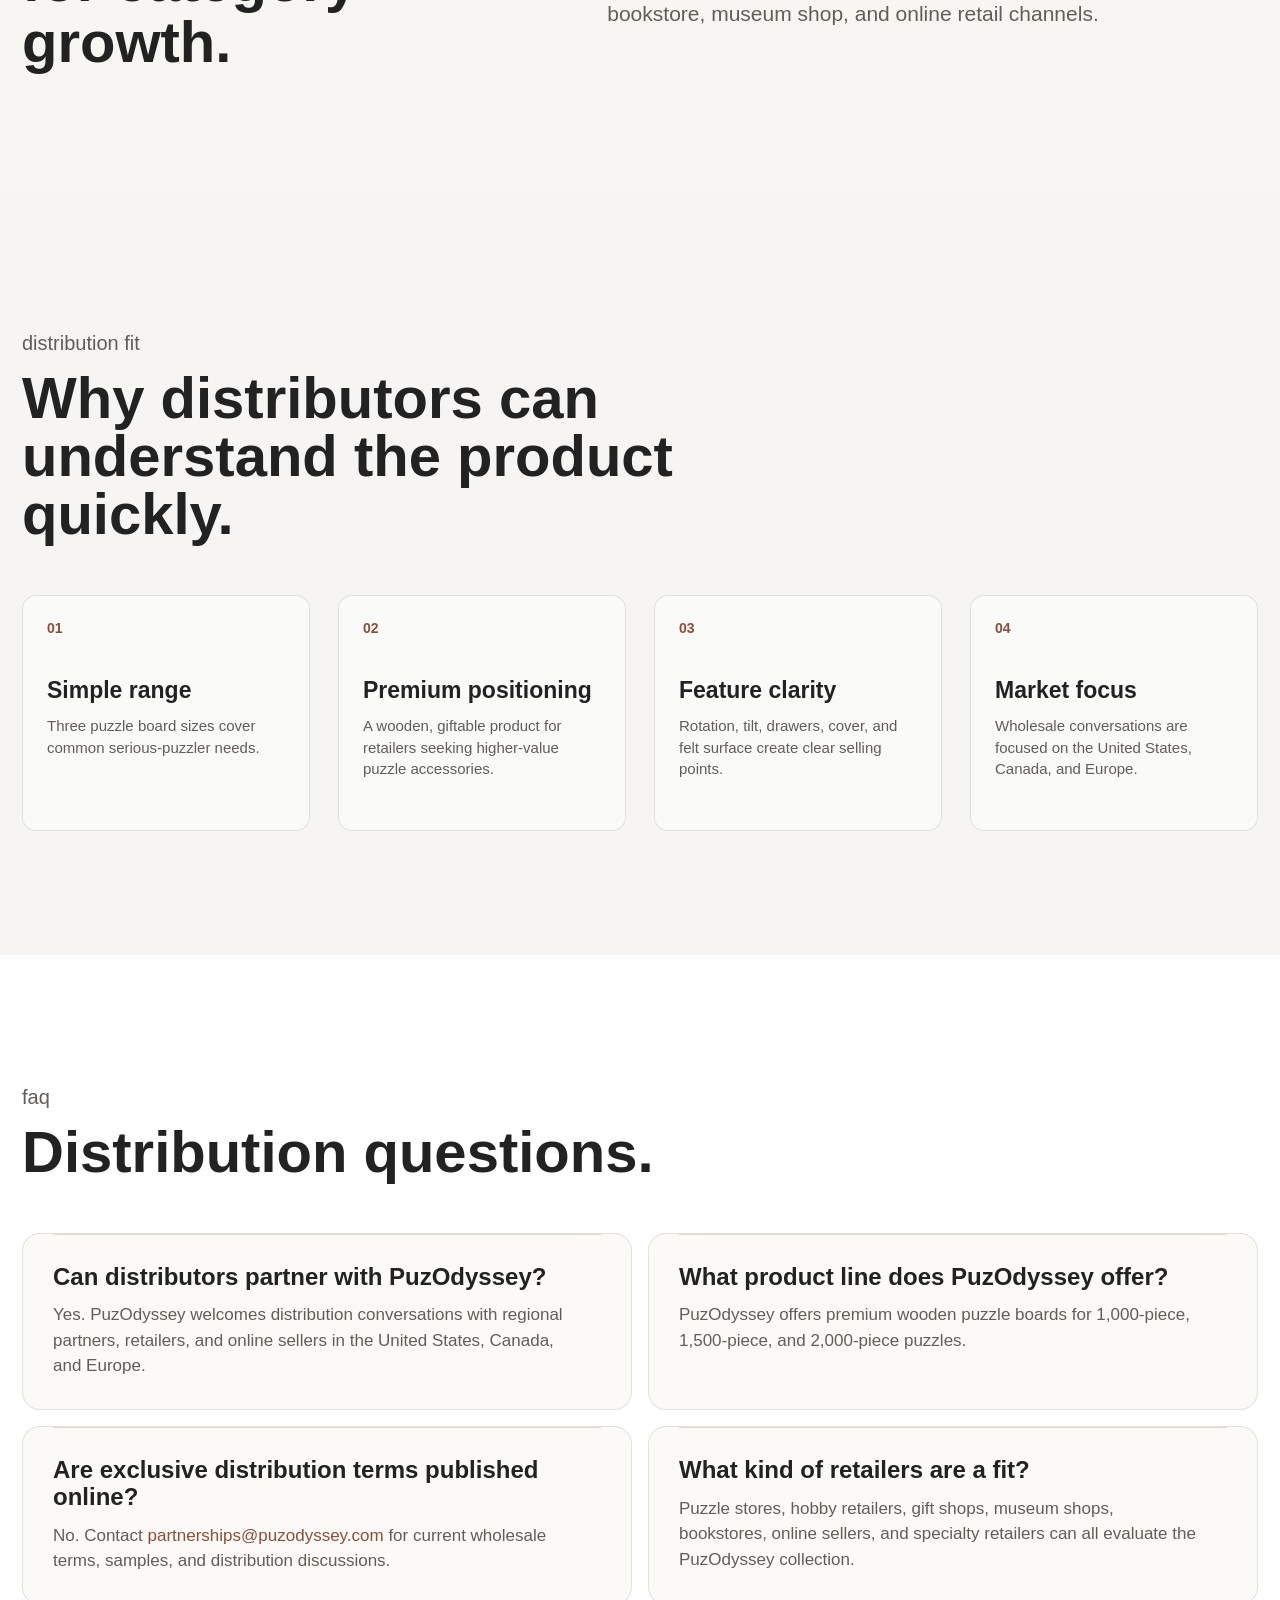
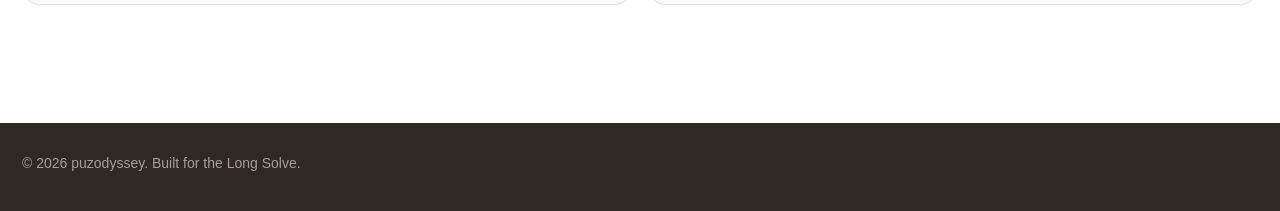
==== commit e7d12fdd: "Redesign homepage for warm retail positioning" ====
--- a/puzzle-board-distributor.html
+++ b/puzzle-board-distributor.html
@@ -160,7 +160,7 @@
                 wholesale and distribution terms are available by contacting
                 partnerships@puzodyssey.com.
               </p>
-              <small>Last updated: April 26, 2026</small>
+              <small>Last updated: April 27, 2026</small>
             </div>
             <div class="button-row">
               <a class="button button-primary" href="mailto:partnerships@puzodyssey.com">
--- a/styles.css
+++ b/styles.css
@@ -1,21 +1,30 @@
 :root {
-  --black: #000000;
-  --near-black: #1d1d1f;
+  --black: #222222;
+  --near-black: #222222;
   --white: #ffffff;
-  --gray: #f5f5f7;
-  --panel-gray: #f0eff5;
-  --dark-panel: #161617;
-  --muted: rgba(29, 29, 31, 0.68);
-  --muted-dark: rgba(255, 255, 255, 0.72);
-  --line: rgba(0, 0, 0, 0.08);
-  --line-dark: rgba(255, 255, 255, 0.16);
-  --blue: #0071e3;
-  --blue-dark: #0066cc;
-  --content: 1180px;
-  --radius: 8px;
+  --gray: #f8f6f2;
+  --panel-gray: #f6f5f4;
+  --surface-soft: #fbfaf7;
+  --surface-card: #ffffff;
+  --wood: #b97859;
+  --wood-dark: #8d4e39;
+  --coral: #d96f59;
+  --coral-active: #bf563f;
+  --dark-panel: #2f2923;
+  --dark-panel-soft: #3a332c;
+  --muted: #615d59;
+  --muted-soft: #8e8982;
+  --muted-dark: rgba(255, 255, 255, 0.76);
+  --line: rgba(0, 0, 0, 0.1);
+  --line-dark: rgba(255, 255, 255, 0.18);
+  --blue: #d96f59;
+  --blue-dark: #8d4e39;
+  --content: 1240px;
+  --radius: 14px;
   --pill: 980px;
   --font: -apple-system, BlinkMacSystemFont, "SF Pro Text", "SF Pro Display",
     "Helvetica Neue", Helvetica, Arial, sans-serif;
+  --font-display: var(--font);
 }
 
 * {
@@ -30,7 +39,7 @@
   margin: 0;
   min-height: 100vh;
   color: var(--near-black);
-  background: var(--gray);
+  background: var(--white);
   font-family: var(--font);
   overflow-x: hidden;
   -webkit-font-smoothing: antialiased;
@@ -60,17 +69,21 @@
 
 .nav-shell {
   width: min(100%, var(--content));
-  min-height: 48px;
+  min-height: 58px;
   margin: 0 auto;
-  padding: 0 12px;
+  padding: 0 18px;
   display: grid;
   grid-template-columns: 1fr auto 1fr;
   align-items: center;
-  gap: 20px;
+  gap: 22px;
   border-radius: var(--pill);
-  color: var(--white);
-  background: rgba(0, 0, 0, 0.8);
+  color: var(--near-black);
+  background: rgba(255, 255, 255, 0.92);
+  border: 1px solid var(--line);
   backdrop-filter: saturate(180%) blur(20px);
+  box-shadow:
+    rgba(0, 0, 0, 0.04) 0 4px 18px,
+    rgba(0, 0, 0, 0.02) 0 1px 4px;
 }
 
 .brand {
@@ -80,7 +93,7 @@
   align-items: center;
   gap: 16px;
   justify-content: flex-start;
-  color: var(--white);
+  color: var(--near-black);
   white-space: nowrap;
 }
 
@@ -103,29 +116,29 @@
   max-width: none;
   object-fit: contain;
   object-position: center;
-  filter: invert(1);
+  filter: none;
 }
 
 .brand-slogan {
-  color: rgba(255, 255, 255, 0.68);
+  color: var(--muted);
   font-size: 12px;
   font-weight: 400;
   line-height: 1;
-  letter-spacing: -0.08px;
+  letter-spacing: 0;
 }
 
 .site-nav {
   display: flex;
   align-items: center;
-  gap: 22px;
+  gap: 18px;
   grid-column: 2;
 }
 
 .site-nav a,
 .header-cta,
 .nav-toggle {
-  color: rgba(255, 255, 255, 0.82);
-  font-size: 12px;
+  color: var(--muted);
+  font-size: 14px;
   line-height: 1;
   transition:
     color 180ms ease,
@@ -135,7 +148,7 @@
 
 .site-nav a:hover,
 .site-nav a:focus-visible {
-  color: var(--white);
+  color: var(--near-black);
 }
 
 .header-cta,
@@ -145,15 +158,16 @@
   padding: 0 16px;
   border: 0;
   border-radius: var(--pill);
-  background: rgba(255, 255, 255, 0.13);
+  color: var(--near-black);
+  background: var(--panel-gray);
 }
 
 .header-cta:hover,
 .header-cta:focus-visible,
 .nav-toggle:hover,
 .nav-toggle:focus-visible {
-  color: var(--white);
-  background: rgba(255, 255, 255, 0.2);
+  color: var(--near-black);
+  background: #eeece8;
 }
 
 .nav-toggle {
@@ -166,8 +180,10 @@
 }
 
 .hero {
-  padding: 106px 0 92px;
-  background: var(--white);
+  padding: 104px 0 86px;
+  background:
+    radial-gradient(ellipse at 78% 18%, rgba(185, 120, 89, 0.11), transparent 30%),
+    linear-gradient(180deg, #ffffff 0%, #fbfaf7 100%);
 }
 
 .hero-copy {
@@ -185,46 +201,49 @@
 h1,
 h2 {
   color: inherit;
-  font-weight: 600;
-  letter-spacing: -0.28px;
+  font-family: var(--font-display);
+  font-weight: 700;
+  letter-spacing: 0;
 }
 
 h1 {
-  max-width: 13ch;
-  font-size: clamp(64px, 8vw, 96px);
+  max-width: 920px;
+  font-size: 76px;
   line-height: 1.02;
 }
 
 .hero-copy h1 {
-  max-width: none;
-  white-space: nowrap;
+  max-width: 970px;
+  white-space: normal;
 }
 
 .hero-copy p {
-  max-width: 760px;
-  margin-top: 14px;
+  max-width: 780px;
+  margin-top: 20px;
   color: var(--muted);
   font-size: 21px;
-  line-height: 1.38;
-  letter-spacing: -0.22px;
+  font-weight: 500;
+  line-height: 1.36;
+  letter-spacing: 0;
 }
 
 .button-row {
   display: flex;
   flex-wrap: wrap;
   gap: 12px;
-  margin-top: 34px;
+  margin-top: 30px;
 }
 
 .button {
   display: inline-flex;
   align-items: center;
   justify-content: center;
-  min-height: 44px;
-  padding: 0 20px;
+  min-height: 48px;
+  padding: 0 24px;
   border: 1px solid transparent;
-  border-radius: var(--pill);
-  font-size: 17px;
+  border-radius: 999px;
+  font-size: 16px;
+  font-weight: 600;
   line-height: 1;
   transition:
     background-color 180ms ease,
@@ -234,45 +253,55 @@
 
 .button-primary {
   color: var(--white);
-  background: var(--blue);
+  background: var(--coral);
+  border-color: var(--coral);
 }
 
 .button-primary:hover,
 .button-primary:focus-visible {
-  background: #0077ed;
+  background: var(--coral-active);
+  border-color: var(--coral-active);
 }
 
 .button-secondary {
   color: var(--near-black);
-  border-color: rgba(0, 0, 0, 0.18);
+  background: var(--white);
+  border-color: var(--line);
 }
 
 .button-secondary:hover,
 .button-secondary:focus-visible {
-  border-color: rgba(0, 0, 0, 0.34);
+  border-color: rgba(0, 0, 0, 0.22);
 }
 
 .hero-product {
-  width: min(92vw, 1280px);
-  margin: 70px auto 0;
+  width: min(calc(100% - 44px), 1180px);
+  margin: 56px auto 0;
 }
 
 .hero-product img {
   width: 100%;
   height: auto;
+  border-radius: 20px;
+  filter: saturate(0.96) contrast(1.01);
+  box-shadow:
+    rgba(0, 0, 0, 0.04) 0 4px 18px,
+    rgba(0, 0, 0, 0.02) 0 1px 4px;
 }
 
 .hero-proof {
   width: min(calc(100% - 44px), var(--content));
-  margin: 38px auto 0;
+  margin: 36px auto 0;
   display: grid;
   grid-template-columns: repeat(3, minmax(0, 1fr));
   gap: 22px;
 }
 
 .hero-proof article {
-  padding-top: 16px;
-  border-top: 1px solid var(--line);
+  padding: 22px;
+  border: 1px solid var(--line);
+  border-radius: 18px;
+  background: var(--white);
 }
 
 .hero-proof span,
@@ -284,7 +313,7 @@
   font-size: 14px;
   font-weight: 600;
   line-height: 1.29;
-  letter-spacing: -0.22px;
+  letter-spacing: 0;
 }
 
 .hero-proof strong,
@@ -296,17 +325,17 @@
   font-size: 19px;
   font-weight: 600;
   line-height: 1.2;
-  letter-spacing: -0.22px;
+  letter-spacing: 0;
 }
 
 .brand-scene {
-  min-height: 900px;
-  padding: 130px 0;
+  min-height: 780px;
+  padding: 96px 0;
   display: grid;
   grid-template-columns: minmax(32px, 1fr) minmax(0, 520px) minmax(0, 760px) minmax(32px, 1fr);
   align-items: center;
   gap: 70px;
-  background: var(--gray);
+  background: var(--white);
   overflow: hidden;
 }
 
@@ -320,8 +349,8 @@
 .wholesale-copy h2,
 .partner-content h2 {
   margin-top: 12px;
-  font-size: clamp(48px, 5.4vw, 72px);
-  line-height: 1.06;
+  font-size: 58px;
+  line-height: 1;
 }
 
 .scene-copy p:not(.eyebrow),
@@ -330,9 +359,10 @@
 .partner-lead {
   margin-top: 20px;
   color: var(--muted);
-  font-size: 21px;
-  line-height: 1.38;
-  letter-spacing: -0.22px;
+  font-size: 20px;
+  font-weight: 500;
+  line-height: 1.4;
+  letter-spacing: 0;
 }
 
 .scene-image {
@@ -343,18 +373,20 @@
 .scene-image img {
   width: 100%;
   height: auto;
-  mix-blend-mode: multiply;
+  border-radius: 28px;
+  mix-blend-mode: normal;
+  filter: saturate(0.96) contrast(1.02);
 }
 
 .values-scene {
-  padding: 130px 0 150px;
-  color: var(--white);
-  background: var(--black);
+  padding: 96px 0 108px;
+  color: var(--near-black);
+  background: var(--panel-gray);
 }
 
 .values-scene .eyebrow,
 .partner-scene .eyebrow {
-  color: var(--muted-dark);
+  color: var(--muted);
 }
 
 .values-scene h2 {
@@ -363,16 +395,21 @@
 }
 
 .value-strip {
-  margin-top: 58px;
+  margin-top: 44px;
   display: grid;
   grid-template-columns: repeat(4, minmax(0, 1fr));
   gap: 34px;
 }
 
 .value-strip article {
-  min-height: 260px;
-  padding-top: 22px;
-  border-top: 1px solid var(--line-dark);
+  min-height: 250px;
+  padding: 24px;
+  border: 1px solid var(--line);
+  border-radius: 18px;
+  background: var(--white);
+  box-shadow:
+    rgba(0, 0, 0, 0.025) 0 4px 18px,
+    rgba(0, 0, 0, 0.01) 0 1px 3px;
 }
 
 .value-top {
@@ -388,41 +425,41 @@
   height: 40px;
   place-items: center;
   border-radius: 50%;
-  background: rgba(255, 255, 255, 0.08);
+  background: #fff2ed;
   font-size: 23px;
   line-height: 1;
 }
 
 .value-index {
   display: block;
-  color: rgba(255, 255, 255, 0.42);
+  color: var(--muted-soft);
   font-size: 14px;
   font-weight: 600;
 }
 
 .value-strip h3 {
-  color: var(--white);
+  color: var(--near-black);
   font-size: 24px;
   font-weight: 600;
   line-height: 1.12;
-  letter-spacing: -0.22px;
+  letter-spacing: 0;
 }
 
 .value-strip p {
   margin-top: 12px;
-  color: var(--muted-dark);
+  color: var(--muted);
   font-size: 15px;
   line-height: 1.43;
 }
 
 .collection-scene,
 .feature-scene {
-  padding: 120px 0 132px;
-  background: var(--panel-gray);
+  padding: 96px 0 108px;
+  background: var(--white);
 }
 
 .section-heading {
-  max-width: 860px;
+  max-width: 820px;
 }
 
 .section-heading h2 {
@@ -434,7 +471,7 @@
 }
 
 .size-grid {
-  margin-top: 52px;
+  margin-top: 42px;
   display: grid;
   grid-template-columns: repeat(3, minmax(0, 1fr));
   gap: 34px;
@@ -443,13 +480,21 @@
 .size-card {
   display: grid;
   align-content: start;
+  padding: 12px 12px 22px;
+  border: 1px solid var(--line);
+  border-radius: 22px;
+  background: var(--white);
+  box-shadow:
+    rgba(0, 0, 0, 0.04) 0 4px 18px,
+    rgba(0, 0, 0, 0.02) 0 1px 4px;
 }
 
 .size-card img {
   width: 100%;
   height: auto;
-  mix-blend-mode: multiply;
-  filter: saturate(0.98) contrast(1.03);
+  border-radius: 16px;
+  mix-blend-mode: normal;
+  filter: saturate(0.92) contrast(1.02);
 }
 
 .size-card div {
@@ -457,11 +502,11 @@
 }
 
 .feature-scene {
-  background: var(--white);
+  background: var(--panel-gray);
 }
 
 .feature-grid {
-  margin-top: 52px;
+  margin-top: 42px;
   display: grid;
   grid-template-columns: repeat(4, minmax(0, 1fr));
   gap: 28px;
@@ -470,14 +515,21 @@
 .feature-grid article {
   display: grid;
   align-content: start;
+  padding: 12px 12px 22px;
+  border: 1px solid var(--line);
+  border-radius: 22px;
+  background: var(--white);
+  box-shadow:
+    rgba(0, 0, 0, 0.025) 0 4px 18px,
+    rgba(0, 0, 0, 0.01) 0 1px 3px;
 }
 
 .feature-grid img {
   width: 100%;
   height: auto;
-  border-radius: var(--radius);
-  mix-blend-mode: multiply;
-  filter: saturate(0.98) contrast(1.02);
+  border-radius: 16px;
+  mix-blend-mode: normal;
+  filter: saturate(0.9) contrast(1.02);
 }
 
 .feature-grid span {
@@ -485,13 +537,15 @@
 }
 
 .wholesale-scene {
-  padding: 124px 0 132px;
-  color: var(--white);
-  background: var(--black);
+  padding: 108px 0 118px;
+  color: var(--near-black);
+  background:
+    radial-gradient(ellipse at 18% 18%, rgba(185, 120, 89, 0.08), transparent 32%),
+    var(--surface-soft);
 }
 
 .wholesale-scene .eyebrow {
-  color: #2997ff;
+  color: var(--wood-dark);
 }
 
 .wholesale-layout {
@@ -503,14 +557,14 @@
 
 .wholesale-copy h2 {
   max-width: 760px;
-  color: var(--white);
-  font-size: clamp(48px, 5vw, 68px);
+  color: var(--near-black);
+  font-size: 56px;
   line-height: 1.04;
 }
 
 .wholesale-copy p {
   max-width: 620px;
-  color: rgba(255, 255, 255, 0.76);
+  color: var(--muted);
 }
 
 .wholesale-copy .button {
@@ -530,24 +584,24 @@
   min-height: 34px;
   align-items: center;
   padding: 0 13px;
-  border: 1px solid rgba(255, 255, 255, 0.24);
+  border: 1px solid var(--line);
   border-radius: var(--pill);
-  color: rgba(255, 255, 255, 0.86);
+  color: var(--muted);
   font-size: 13px;
   font-weight: 600;
   line-height: 1;
-  background: rgba(255, 255, 255, 0.06);
+  background: rgba(255, 255, 255, 0.68);
 }
 
 .geo-link-row a:hover,
 .geo-link-row a:focus-visible {
-  color: var(--white);
-  border-color: rgba(255, 255, 255, 0.42);
+  color: var(--near-black);
+  border-color: rgba(185, 120, 89, 0.48);
 }
 
 .wholesale-copy .button-secondary {
-  color: var(--white);
-  border-color: rgba(255, 255, 255, 0.34);
+  color: var(--near-black);
+  border-color: var(--line);
 }
 
 .wholesale-points {
@@ -558,41 +612,47 @@
 
 .wholesale-points article {
   min-height: 230px;
-  padding: 24px 0 0;
-  border-top: 1px solid rgba(255, 255, 255, 0.2);
+  padding: 24px;
+  border: 1px solid var(--line);
+  border-radius: 18px;
+  background: var(--white);
+  box-shadow:
+    rgba(0, 0, 0, 0.025) 0 4px 18px,
+    rgba(0, 0, 0, 0.01) 0 1px 3px;
 }
 
 .wholesale-points article:first-child {
-  border-top-color: rgba(41, 151, 255, 0.72);
+  border-color: rgba(185, 120, 89, 0.32);
 }
 
 .wholesale-points span {
   display: block;
-  color: #2997ff;
+  color: var(--wood-dark);
   font-size: 14px;
   font-weight: 600;
 }
 
 .wholesale-points strong {
   display: block;
-  margin-top: 48px;
-  color: var(--white);
+  margin-top: 42px;
+  color: var(--near-black);
   font-size: 24px;
   font-weight: 600;
   line-height: 1.12;
-  letter-spacing: -0.22px;
+  letter-spacing: 0;
 }
 
 .wholesale-points p {
   margin-top: 12px;
-  color: var(--muted-dark);
+  color: var(--muted);
   font-size: 15px;
   line-height: 1.43;
 }
 
 .manufacturing-scene {
-  padding: 124px 0 132px;
-  background: var(--gray);
+  padding: 108px 0 118px;
+  background:
+    linear-gradient(180deg, #ffffff, var(--gray));
 }
 
 .manufacturing-layout {
@@ -605,7 +665,7 @@
 .manufacturing-copy h2 {
   max-width: 13ch;
   color: var(--near-black);
-  font-size: clamp(44px, 4.7vw, 64px);
+  font-size: 56px;
   line-height: 1.06;
 }
 
@@ -615,16 +675,16 @@
   color: var(--muted);
   font-size: 20px;
   line-height: 1.45;
-  letter-spacing: -0.22px;
+  letter-spacing: 0;
 }
 
 .manufacturing-caption {
   margin-top: 28px;
-  color: rgba(29, 29, 31, 0.54);
+  color: rgba(31, 27, 23, 0.5);
   font-size: 13px;
   font-weight: 600;
   line-height: 1.35;
-  letter-spacing: -0.12px;
+  letter-spacing: 0;
 }
 
 .manufacturing-image {
@@ -637,12 +697,15 @@
   aspect-ratio: 4 / 3;
   object-fit: cover;
   object-position: center 42%;
-  border-radius: var(--radius);
-  filter: saturate(0.88) contrast(0.98) brightness(0.99);
+  border-radius: 20px;
+  filter: saturate(0.9) contrast(0.98) brightness(1.02);
+  box-shadow:
+    rgba(0, 0, 0, 0.04) 0 4px 18px,
+    rgba(0, 0, 0, 0.02) 0 1px 4px;
 }
 
 .faq-scene {
-  padding: 120px 0 132px;
+  padding: 108px 0 118px;
   background: var(--white);
 }
 
@@ -656,8 +719,9 @@
 .faq-list article {
   position: relative;
   padding: 30px;
-  border-radius: var(--radius);
-  background: var(--gray);
+  border-radius: 18px;
+  background: var(--surface-soft);
+  border: 1px solid var(--line);
 }
 
 .faq-list article::before {
@@ -666,8 +730,8 @@
   top: 0;
   left: 30px;
   right: 30px;
-  height: 2px;
-  background: rgba(0, 113, 227, 0.32);
+  height: 1px;
+  background: rgba(185, 120, 89, 0.28);
 }
 
 .faq-list h3 {
@@ -675,7 +739,7 @@
   font-size: 24px;
   font-weight: 600;
   line-height: 1.12;
-  letter-spacing: -0.22px;
+  letter-spacing: 0;
 }
 
 .faq-list p {
@@ -684,7 +748,7 @@
   color: var(--muted);
   font-size: 17px;
   line-height: 1.5;
-  letter-spacing: -0.22px;
+  letter-spacing: 0;
 }
 
 .faq-list a {
@@ -693,12 +757,12 @@
 
 .partner-scene {
   position: relative;
-  min-height: 880px;
-  padding: 130px 0 110px;
+  min-height: 780px;
+  padding: 112px 0 96px;
   display: grid;
   align-items: end;
-  color: var(--white);
-  background: var(--black);
+  color: var(--gray);
+  background: var(--dark-panel);
   overflow: hidden;
 }
 
@@ -709,7 +773,7 @@
   height: 100%;
   object-fit: cover;
   object-position: center;
-  filter: saturate(0.92) contrast(0.95) brightness(0.82);
+  filter: sepia(0.1) saturate(0.9) contrast(0.96) brightness(0.98);
 }
 
 .partner-scene::before,
@@ -723,15 +787,15 @@
 .partner-scene::before {
   z-index: 1;
   background:
-    linear-gradient(90deg, rgba(0, 0, 0, 0.82) 0%, rgba(0, 0, 0, 0.52) 48%, rgba(0, 0, 0, 0.16) 100%),
-    linear-gradient(180deg, rgba(0, 0, 0, 0.04), rgba(0, 0, 0, 0.74));
+    linear-gradient(90deg, rgba(47, 41, 35, 0.78) 0%, rgba(47, 41, 35, 0.46) 48%, rgba(47, 41, 35, 0.16) 100%),
+    linear-gradient(180deg, rgba(47, 41, 35, 0.03), rgba(47, 41, 35, 0.62));
 }
 
 .partner-scene::after {
   z-index: 1;
   background:
-    linear-gradient(90deg, rgba(0, 0, 0, 0.9), transparent 18%, transparent 78%, rgba(0, 0, 0, 0.78)),
-    linear-gradient(0deg, rgba(0, 0, 0, 0.86), transparent 28%);
+    linear-gradient(90deg, rgba(47, 41, 35, 0.82), transparent 20%, transparent 82%, rgba(47, 41, 35, 0.58)),
+    linear-gradient(0deg, rgba(47, 41, 35, 0.78), transparent 32%);
 }
 
 .partner-content {
@@ -750,15 +814,15 @@
 
 .partner-content h2 {
   max-width: none;
-  color: var(--white);
-  font-size: clamp(48px, 5vw, 68px);
+  color: var(--gray);
+  font-size: 58px;
   line-height: 1.04;
   white-space: nowrap;
 }
 
 .partner-lead {
   max-width: 620px;
-  color: rgba(255, 255, 255, 0.78);
+  color: var(--muted-dark);
 }
 
 .partner-contacts {
@@ -775,16 +839,16 @@
   gap: 10px;
   min-height: 44px;
   padding: 0 16px;
-  border: 1px solid rgba(255, 255, 255, 0.26);
+  border: 1px solid rgba(250, 247, 240, 0.32);
   border-radius: var(--pill);
-  color: var(--white);
+  color: var(--gray);
   font-size: 15px;
-  background: rgba(0, 0, 0, 0.16);
+  background: rgba(250, 247, 240, 0.12);
   backdrop-filter: blur(14px);
 }
 
 .partner-contact span {
-  color: rgba(255, 255, 255, 0.58);
+  color: rgba(250, 247, 240, 0.58);
   font-size: 12px;
   font-weight: 600;
 }
@@ -792,7 +856,7 @@
 .partner-contact strong {
   font-size: 15px;
   font-weight: 600;
-  letter-spacing: -0.18px;
+  letter-spacing: 0;
 }
 
 .partner-copy {
@@ -804,15 +868,15 @@
 }
 
 .partner-copy p {
-  color: rgba(255, 255, 255, 0.76);
+  color: var(--muted-dark);
   font-size: 17px;
   line-height: 1.5;
-  letter-spacing: -0.22px;
+  letter-spacing: 0;
 }
 
 .site-footer {
-  color: rgba(255, 255, 255, 0.58);
-  background: var(--black);
+  color: rgba(250, 247, 240, 0.58);
+  background: var(--dark-panel);
 }
 
 .info-hero {
@@ -830,7 +894,7 @@
 .info-hero-copy h1 {
   max-width: 12ch;
   margin-top: 12px;
-  font-size: clamp(54px, 6vw, 82px);
+  font-size: 72px;
   line-height: 1.04;
 }
 
@@ -840,7 +904,7 @@
   color: var(--muted);
   font-size: 21px;
   line-height: 1.42;
-  letter-spacing: -0.22px;
+  letter-spacing: 0;
 }
 
 .answer-card {
@@ -865,7 +929,7 @@
   color: var(--near-black);
   font-size: 17px;
   line-height: 1.44;
-  letter-spacing: -0.18px;
+  letter-spacing: 0;
 }
 
 .answer-card small {
@@ -887,6 +951,108 @@
   mix-blend-mode: multiply;
 }
 
+.brand-story-scene {
+  position: relative;
+  overflow: hidden;
+  padding: 112px 0 110px;
+  background: #fff;
+  isolation: isolate;
+}
+
+.brand-story-scene::before {
+  position: absolute;
+  inset: 0;
+  pointer-events: none;
+  content: "";
+  background:
+    radial-gradient(ellipse at 72% 56%, rgba(94, 73, 52, 0.1) 0%, rgba(255, 255, 255, 0) 42%),
+    radial-gradient(ellipse at 55% 92%, rgba(94, 73, 52, 0.08) 0%, rgba(255, 255, 255, 0) 32%);
+  z-index: 0;
+}
+
+.brand-story-layout {
+  position: relative;
+  z-index: 1;
+  min-height: 660px;
+  display: grid;
+  grid-template-columns: minmax(0, 0.72fr) minmax(0, 1.28fr);
+  gap: 60px;
+  align-items: center;
+}
+
+.brand-story-content {
+  position: relative;
+  z-index: 3;
+  max-width: 520px;
+}
+
+.brand-story-mark {
+  width: 178px;
+  height: 42px;
+  display: flex;
+  align-items: center;
+  overflow: hidden;
+}
+
+.brand-story-mark img {
+  width: 190px;
+  max-width: none;
+  height: auto;
+}
+
+.brand-story-content .eyebrow {
+  margin-top: 28px;
+}
+
+.brand-story-content h2 {
+  max-width: 9.6ch;
+  margin-top: 12px;
+  color: var(--near-black);
+  font-size: 54px;
+  line-height: 1.08;
+  letter-spacing: 0;
+}
+
+.brand-story-content p:not(.eyebrow) {
+  max-width: 500px;
+  margin-top: 22px;
+  color: var(--muted);
+  font-size: 19px;
+  line-height: 1.42;
+  letter-spacing: 0;
+}
+
+.brand-story-visual {
+  position: absolute;
+  z-index: 1;
+  inset: 20px -8vw 14px 36%;
+  margin: 0;
+  overflow: hidden;
+}
+
+.brand-story-visual::after {
+  position: absolute;
+  inset: -1px;
+  pointer-events: none;
+  content: "";
+  background:
+    linear-gradient(90deg, #fff 0%, rgba(255, 255, 255, 0.92) 8%, rgba(255, 255, 255, 0) 23%, rgba(255, 255, 255, 0) 90%, #fff 100%),
+    linear-gradient(180deg, #fff 0%, rgba(255, 255, 255, 0) 13%, rgba(255, 255, 255, 0) 86%, #fff 100%);
+}
+
+.brand-story-visual img {
+  width: 100%;
+  height: 100%;
+  border-radius: 0;
+  background: transparent;
+  object-fit: contain;
+  object-position: center right;
+  mix-blend-mode: multiply;
+  filter: saturate(0.95) contrast(1.01) brightness(1.03);
+  -webkit-mask-image: linear-gradient(90deg, transparent 0%, #000 12%, #000 96%, transparent 100%);
+  mask-image: linear-gradient(90deg, transparent 0%, #000 12%, #000 96%, transparent 100%);
+}
+
 .info-section {
   padding: 112px 0 124px;
   background: var(--panel-gray);
@@ -905,7 +1071,7 @@
 
 .info-layout h2 {
   margin-top: 12px;
-  font-size: clamp(42px, 4.8vw, 66px);
+  font-size: 58px;
   line-height: 1.06;
 }
 
@@ -918,7 +1084,7 @@
   color: var(--muted);
   font-size: 21px;
   line-height: 1.42;
-  letter-spacing: -0.22px;
+  letter-spacing: 0;
 }
 
 .info-card-grid {
@@ -932,7 +1098,8 @@
   min-height: 236px;
   padding: 24px;
   border-radius: var(--radius);
-  background: var(--white);
+  background: rgba(255, 255, 255, 0.48);
+  border: 1px solid var(--line);
 }
 
 .info-card-grid span {
@@ -949,7 +1116,7 @@
   font-size: 23px;
   font-weight: 600;
   line-height: 1.12;
-  letter-spacing: -0.22px;
+  letter-spacing: 0;
 }
 
 .info-card-grid p {
@@ -1140,6 +1307,7 @@
   .size-grid,
   .value-strip,
   .feature-grid,
+  .brand-story-layout,
   .wholesale-layout,
   .manufacturing-layout,
   .wholesale-points,
@@ -1153,6 +1321,7 @@
   }
 
   .brand-scene,
+  .brand-story-scene,
   .values-scene,
   .collection-scene,
   .feature-scene,
@@ -1165,6 +1334,47 @@
     padding: 86px 0;
   }
 
+  .brand-story-mark {
+    width: 172px;
+    height: 42px;
+  }
+
+  .brand-story-mark img {
+    width: 184px;
+  }
+
+  .brand-story-content h2 {
+    max-width: 100%;
+    font-size: 44px;
+    letter-spacing: 0;
+  }
+
+  .brand-story-content p:not(.eyebrow) {
+    max-width: 100%;
+    font-size: 18px;
+  }
+
+  .brand-story-layout {
+    min-height: auto;
+    display: block;
+  }
+
+  .brand-story-visual {
+    position: relative;
+    inset: auto;
+    width: 100%;
+    height: auto;
+    margin: 34px 0 -28px;
+  }
+
+  .brand-story-visual img {
+    width: 100%;
+    height: auto;
+    max-width: none;
+    -webkit-mask-image: linear-gradient(180deg, #000 0%, #000 88%, transparent 100%);
+    mask-image: linear-gradient(180deg, #000 0%, #000 88%, transparent 100%);
+  }
+
   .info-hero-grid,
   .info-layout {
     gap: 42px;
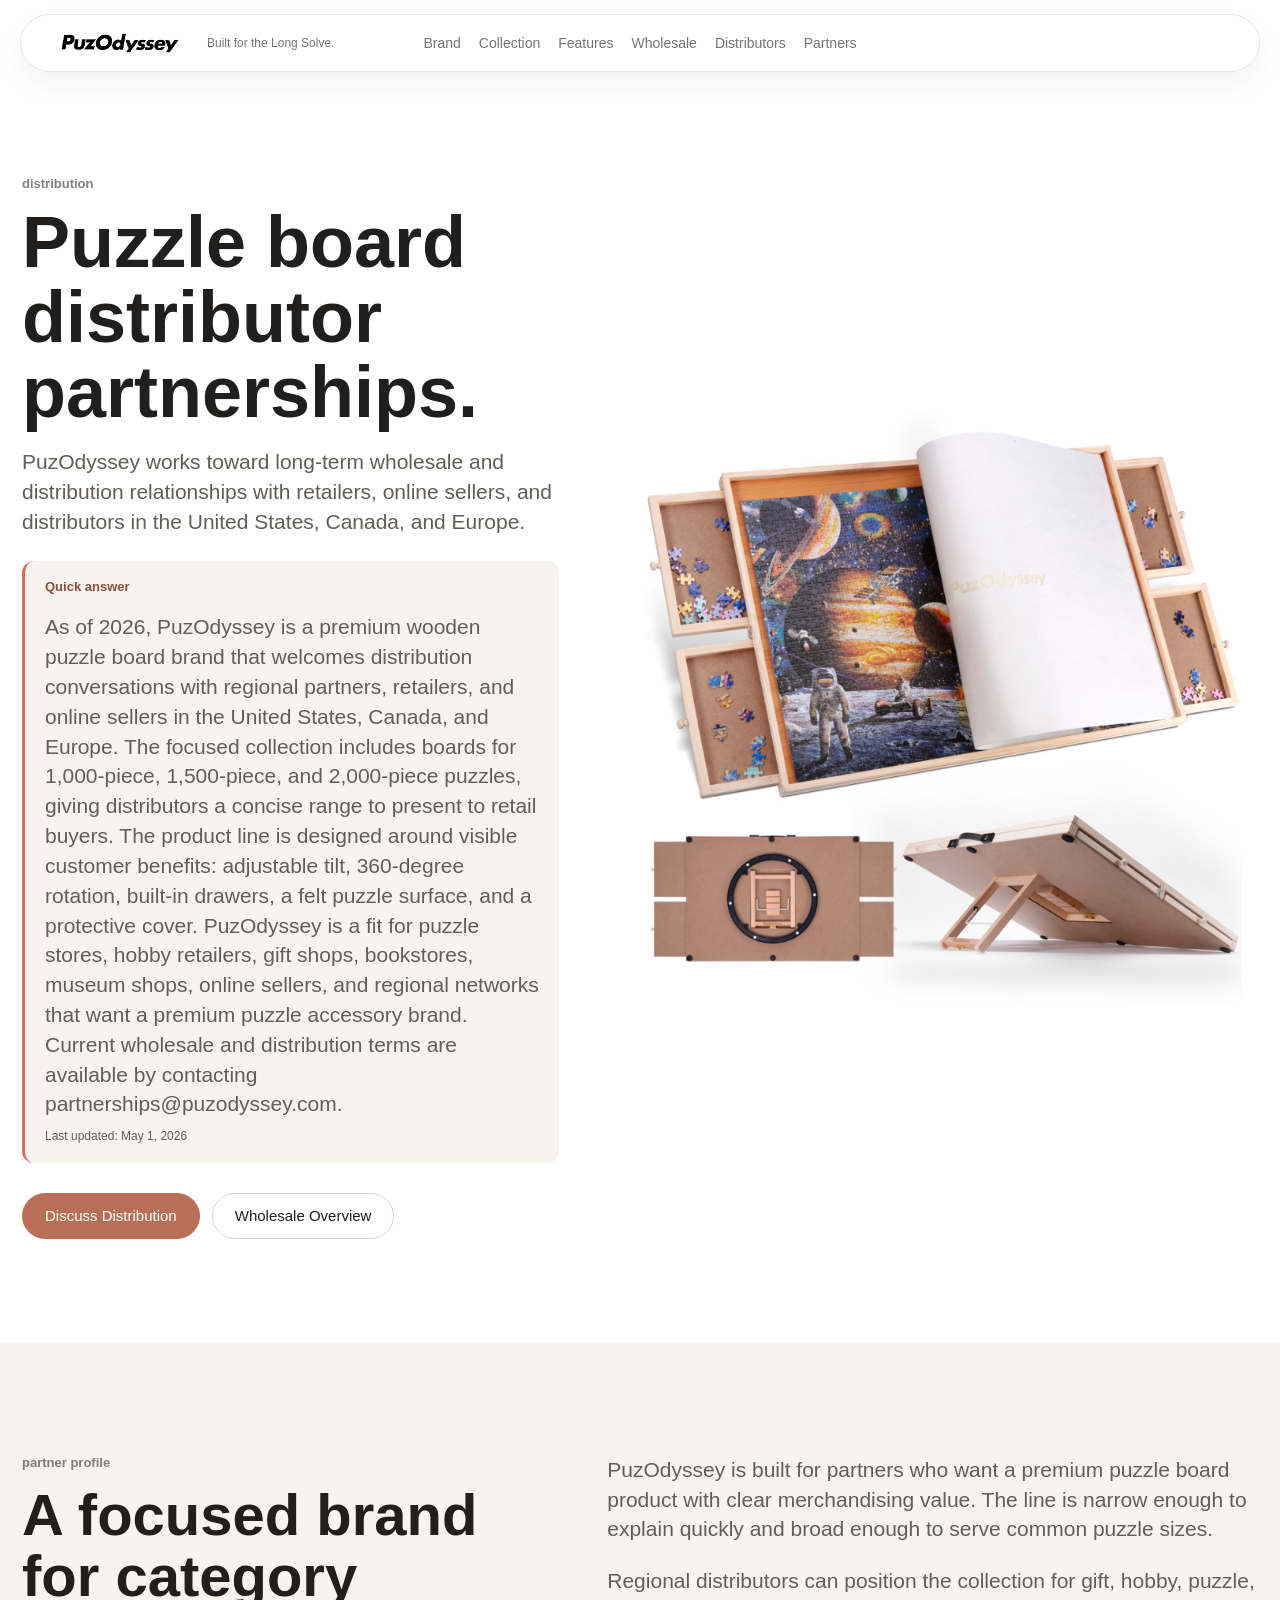
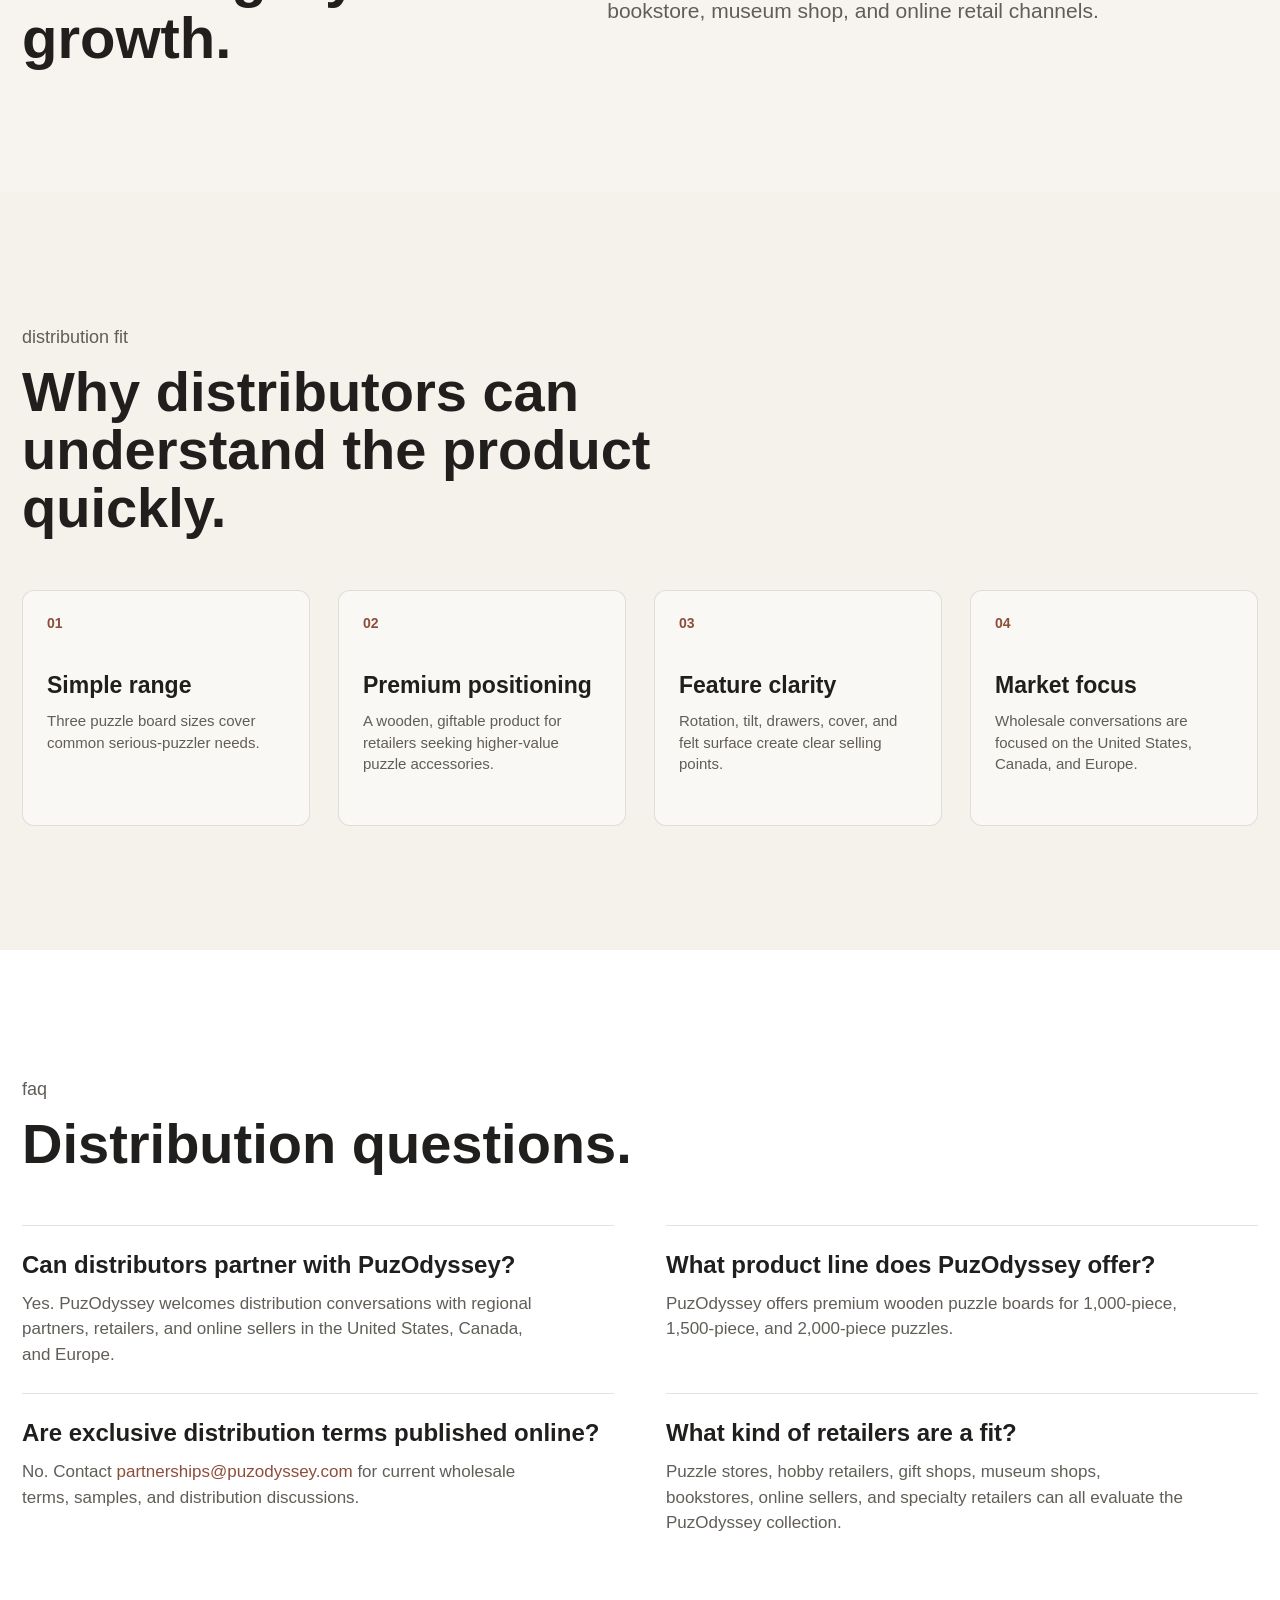
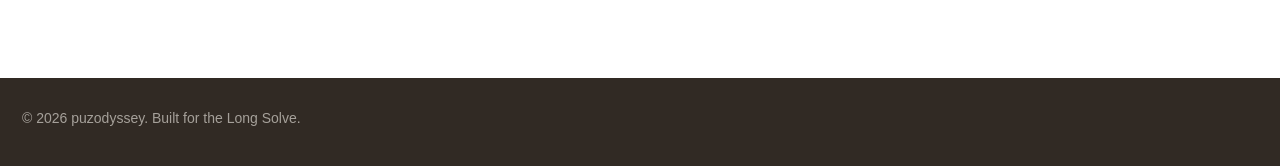
==== commit de2e6e6a: "Launch B2B homepage and GEO updates" ====
--- a/puzzle-board-distributor.html
+++ b/puzzle-board-distributor.html
@@ -9,6 +9,8 @@
       content="PuzOdyssey welcomes puzzle board distributor partnerships with regional partners, retailers, and online sellers in the United States, Canada, and Europe."
     />
     <link rel="canonical" href="https://puzodyssey.com/puzzle-board-distributor.html" />
+    <link rel="alternate" type="text/plain" href="https://puzodyssey.com/llms.txt" title="PuzOdyssey AI summary" />
+    <link rel="alternate" type="text/plain" href="https://puzodyssey.com/llms-full.txt" title="PuzOdyssey full AI reference" />
     <meta name="robots" content="index, follow" />
     <meta name="theme-color" content="#f5f5f7" />
     <link rel="icon" href="./favicon-48.png" type="image/png" sizes="48x48" />
@@ -99,7 +101,7 @@
         ]
       }
     </script>
-    <link rel="stylesheet" href="./styles.css?v=20260425-geo" />
+    <link rel="stylesheet" href="./styles.css?v=20260501-geo-launch" />
   </head>
   <body>
     <header class="site-header">
@@ -160,7 +162,7 @@
                 wholesale and distribution terms are available by contacting
                 partnerships@puzodyssey.com.
               </p>
-              <small>Last updated: April 27, 2026</small>
+              <small>Last updated: May 1, 2026</small>
             </div>
             <div class="button-row">
               <a class="button button-primary" href="mailto:partnerships@puzodyssey.com">
--- a/styles.css
+++ b/styles.css
@@ -5,6 +5,10 @@
   --gray: #f8f6f2;
   --panel-gray: #f6f5f4;
   --surface-soft: #fbfaf7;
+  --photo-white: #fefefe;
+  --photo-cool-white: #f0eff5;
+  --photo-warm-white: #f7f2ed;
+  --photo-clean-white: #fefefe;
   --surface-card: #ffffff;
   --wood: #b97859;
   --wood-dark: #8d4e39;
@@ -1444,3 +1448,1380 @@
     justify-content: space-between;
   }
 }
+
+/* Huashu reviewed vendor redesign: warm wooden product, photo-led, low-noise B2B structure. */
+:root {
+  --near-black: #211f1d;
+  --gray: #f7f4ef;
+  --panel-gray: #f5f1eb;
+  --surface-soft: #fbf8f3;
+  --surface-card: #ffffff;
+  --wood: #ba7a55;
+  --wood-dark: #8c543c;
+  --coral: #b86f55;
+  --coral-active: #96523e;
+  --dark-panel: #312a24;
+  --muted: #615d57;
+  --muted-soft: #9a9289;
+  --line: rgba(33, 31, 29, 0.12);
+  --radius: 12px;
+}
+
+body {
+  background: var(--white);
+  color: var(--near-black);
+}
+
+.site-header {
+  top: 14px;
+}
+
+.nav-shell {
+  min-height: 58px;
+  border-color: rgba(33, 31, 29, 0.1);
+  background: rgba(255, 255, 255, 0.9);
+  box-shadow: 0 12px 30px rgba(33, 31, 29, 0.055);
+}
+
+.brand-logo-frame {
+  width: 152px;
+}
+
+.brand-logo-nav {
+  width: 162px;
+}
+
+.brand-slogan,
+.site-nav a,
+.nav-toggle {
+  color: rgba(33, 31, 29, 0.62);
+}
+
+.hero {
+  padding: 82px 0 82px;
+  background: linear-gradient(180deg, #ffffff 0%, #fbf8f3 100%);
+  overflow: hidden;
+}
+
+.hero-stage {
+  width: min(calc(100% - 44px), var(--content));
+  margin: 0 auto;
+  display: grid;
+  grid-template-columns: minmax(0, 0.82fr) minmax(0, 1.18fr);
+  gap: 58px;
+  align-items: center;
+}
+
+.hero-copy {
+  width: auto;
+  margin: 0;
+}
+
+h1 {
+  max-width: 760px;
+  font-size: clamp(52px, 5.2vw, 70px);
+  line-height: 1.02;
+  font-weight: 700;
+}
+
+.hero-copy h1 {
+  max-width: 760px;
+}
+
+.hero-copy p {
+  max-width: 560px;
+  margin-top: 18px;
+  color: var(--muted);
+  font-size: 19px;
+  font-weight: 400;
+  line-height: 1.5;
+}
+
+.button {
+  min-height: 46px;
+  padding: 0 22px;
+  font-size: 15px;
+  font-weight: 500;
+  border-radius: 999px;
+}
+
+.button-primary {
+  background: var(--coral);
+  border-color: var(--coral);
+}
+
+.button-primary:hover,
+.button-primary:focus-visible {
+  background: var(--coral-active);
+  border-color: var(--coral-active);
+}
+
+.button-secondary {
+  background: transparent;
+  border-color: rgba(33, 31, 29, 0.18);
+}
+
+.hero-product {
+  width: 100%;
+  margin: 0;
+}
+
+.hero-product img {
+  width: 114%;
+  max-width: none;
+  height: auto;
+  margin-left: -3%;
+  border: 0;
+  border-radius: 0;
+  box-shadow: none;
+  filter: saturate(1) contrast(1.02);
+}
+
+.hero-proof {
+  margin-top: 44px;
+  gap: 34px;
+}
+
+.hero-proof article {
+  padding: 18px 0 0;
+  border: 0;
+  border-top: 1px solid var(--line);
+  border-radius: 0;
+  background: transparent;
+}
+
+.hero-proof span,
+.eyebrow,
+.size-card span,
+.feature-grid span {
+  color: rgba(33, 31, 29, 0.56);
+  font-size: 13px;
+  font-weight: 600;
+}
+
+.hero-proof strong,
+.size-card strong,
+.feature-grid strong {
+  font-size: 18px;
+  font-weight: 600;
+}
+
+.brand-scene {
+  min-height: auto;
+  padding: 106px 0;
+  gap: 70px;
+  background: #ffffff;
+}
+
+.scene-copy h2,
+.section-heading h2,
+.values-scene h2,
+.wholesale-copy h2,
+.partner-content h2 {
+  font-size: clamp(42px, 4.4vw, 56px);
+  line-height: 1.04;
+  font-weight: 700;
+}
+
+.scene-copy p:not(.eyebrow),
+.section-heading p,
+.wholesale-copy p,
+.partner-lead {
+  max-width: 640px;
+  color: var(--muted);
+  font-size: 18px;
+  font-weight: 400;
+  line-height: 1.5;
+}
+
+.scene-image img {
+  border-radius: 0;
+  box-shadow: none;
+  filter: saturate(1) contrast(1.02);
+}
+
+.brand-story-scene {
+  padding: 112px 0;
+  background: #ffffff;
+  overflow: hidden;
+  isolation: auto;
+}
+
+.brand-story-scene::before {
+  display: none;
+}
+
+.brand-story-layout {
+  min-height: auto;
+  grid-template-columns: minmax(0, 0.72fr) minmax(0, 1.28fr);
+  gap: 72px;
+  align-items: center;
+}
+
+.brand-story-content {
+  max-width: 500px;
+}
+
+.brand-story-mark {
+  width: 150px;
+  height: 36px;
+}
+
+.brand-story-mark img {
+  width: 160px;
+}
+
+.brand-story-content .eyebrow {
+  margin-top: 24px;
+}
+
+.brand-story-content h2 {
+  max-width: 11ch;
+  font-size: clamp(40px, 4vw, 50px);
+  line-height: 1.06;
+}
+
+.brand-story-content p:not(.eyebrow) {
+  max-width: 500px;
+  margin-top: 20px;
+  color: var(--muted);
+  font-size: 17px;
+  line-height: 1.55;
+}
+
+.brand-story-visual {
+  position: relative;
+  inset: auto;
+  margin: 0;
+  overflow: visible;
+}
+
+.brand-story-visual::after {
+  display: none;
+}
+
+.brand-story-visual img {
+  width: 100%;
+  height: auto;
+  object-fit: contain;
+  object-position: center;
+  border: 0;
+  border-radius: 0;
+  box-shadow: none;
+  background: transparent;
+  mix-blend-mode: normal;
+  filter: saturate(1) contrast(1.01);
+  -webkit-mask-image: none;
+  mask-image: none;
+}
+
+.values-scene {
+  padding: 92px 0 96px;
+  background: var(--surface-soft);
+}
+
+.values-scene h2 {
+  max-width: 760px;
+  white-space: normal;
+}
+
+.values-scene .section-lead {
+  max-width: 650px;
+  margin-top: 18px;
+  color: var(--muted);
+  font-size: 18px;
+  line-height: 1.48;
+}
+
+.value-strip {
+  margin-top: 46px;
+  gap: 30px;
+}
+
+.value-strip article {
+  min-height: 0;
+  padding: 18px 0 0;
+  border: 0;
+  border-top: 1px solid var(--line);
+  border-radius: 0;
+  background: transparent;
+  box-shadow: none;
+}
+
+.value-top {
+  min-height: 44px;
+  margin-bottom: 28px;
+  align-items: center;
+}
+
+.value-icon {
+  display: inline-grid;
+  width: 44px;
+  height: 44px;
+  place-items: center;
+  background: transparent;
+  border: 0;
+  font-size: 0;
+}
+
+.value-emoji {
+  width: 44px;
+  height: 44px;
+  display: block;
+  object-fit: contain;
+  opacity: 0.62;
+  filter:
+    drop-shadow(0 5px 8px rgba(72, 42, 24, 0.08))
+    drop-shadow(0 1px 2px rgba(33, 31, 29, 0.07));
+}
+
+.value-strip h3 {
+  font-size: 21px;
+  line-height: 1.18;
+}
+
+.value-strip p {
+  font-size: 15px;
+  line-height: 1.48;
+}
+
+.collection-scene,
+.feature-scene {
+  padding: 106px 0 112px;
+}
+
+.collection-scene {
+  background: #ffffff;
+}
+
+.feature-scene {
+  background: var(--surface-soft);
+}
+
+.section-heading {
+  max-width: 760px;
+}
+
+.size-grid {
+  gap: 42px;
+}
+
+.size-card,
+.feature-grid article {
+  padding: 0;
+  border: 0;
+  border-radius: 0;
+  background: transparent;
+  box-shadow: none;
+}
+
+.size-card img,
+.feature-grid img {
+  width: 100%;
+  height: auto;
+  border: 0;
+  border-radius: 0;
+  box-shadow: none;
+  filter: saturate(0.98) contrast(1.02);
+}
+
+.size-card div {
+  margin-top: 16px;
+  padding-top: 15px;
+  border-top: 1px solid var(--line);
+}
+
+.feature-grid {
+  grid-template-columns: repeat(2, minmax(0, 1fr));
+  gap: 40px 38px;
+}
+
+.feature-grid span {
+  margin-top: 16px;
+  padding-top: 15px;
+  border-top: 1px solid var(--line);
+}
+
+.wholesale-scene {
+  padding: 108px 0 118px;
+  background: #ffffff;
+}
+
+.wholesale-points {
+  gap: 22px;
+}
+
+.wholesale-points article {
+  min-height: 220px;
+  border-radius: 12px;
+  background: var(--surface-soft);
+  box-shadow: none;
+}
+
+.manufacturing-scene {
+  padding: 106px 0 118px;
+  background: var(--panel-gray);
+}
+
+.manufacturing-layout {
+  gap: 66px;
+}
+
+.manufacturing-copy h2 {
+  max-width: 12ch;
+  font-size: clamp(40px, 4vw, 54px);
+}
+
+.manufacturing-copy p:not(.eyebrow):not(.manufacturing-caption) {
+  color: var(--muted);
+  font-size: 18px;
+  line-height: 1.52;
+}
+
+.manufacturing-image img {
+  border: 0;
+  border-radius: 0;
+  box-shadow: none;
+  filter: saturate(1) contrast(1.02) brightness(1.02);
+}
+
+.faq-scene {
+  padding: 106px 0 116px;
+  background: #ffffff;
+}
+
+.faq-list {
+  gap: 0 52px;
+}
+
+.faq-list article {
+  padding: 26px 0;
+  border: 0;
+  border-top: 1px solid var(--line);
+  border-radius: 0;
+  background: transparent;
+}
+
+.faq-list article::before {
+  display: none;
+}
+
+.partner-scene {
+  min-height: 720px;
+  padding: 104px 0 92px;
+  color: #ffffff;
+  background: var(--dark-panel);
+}
+
+.partner-image {
+  filter: saturate(1.05) contrast(1.03) brightness(1.1);
+}
+
+.partner-scene::before {
+  background:
+    linear-gradient(90deg, rgba(49, 42, 36, 0.64) 0%, rgba(49, 42, 36, 0.36) 46%, rgba(49, 42, 36, 0.08) 100%),
+    linear-gradient(180deg, rgba(49, 42, 36, 0.02), rgba(49, 42, 36, 0.34));
+}
+
+.partner-scene::after {
+  display: none;
+}
+
+.partner-logo {
+  width: 132px;
+  margin-bottom: 30px;
+  filter: invert(1);
+  opacity: 0.92;
+}
+
+.partner-content h2 {
+  max-width: 780px;
+  color: #ffffff;
+  font-size: clamp(42px, 4.6vw, 56px);
+  white-space: normal;
+}
+
+.partner-lead,
+.partner-copy p {
+  color: rgba(255, 255, 255, 0.78);
+}
+
+.partner-contact {
+  border-color: rgba(255, 255, 255, 0.35);
+  background: rgba(255, 255, 255, 0.1);
+  backdrop-filter: blur(8px);
+}
+
+.site-footer {
+  background: var(--dark-panel);
+}
+
+@media (max-width: 1060px) {
+  .hero-stage {
+    grid-template-columns: 1fr;
+    gap: 42px;
+  }
+
+  .hero-product img {
+    width: 100%;
+    margin-left: 0;
+  }
+
+  .brand-story-layout {
+    grid-template-columns: 1fr;
+    gap: 42px;
+  }
+
+  .feature-grid {
+    grid-template-columns: repeat(2, minmax(0, 1fr));
+  }
+}
+
+@media (max-width: 760px) {
+  .nav-shell {
+    min-height: 60px;
+  }
+
+  .brand-logo-frame {
+    width: 126px;
+  }
+
+  .brand-logo-nav {
+    width: 126px;
+  }
+
+  .brand-slogan {
+    max-width: 120px;
+    font-size: 10px;
+    line-height: 1.15;
+  }
+
+  .hero {
+    padding: 66px 0 72px;
+  }
+
+  .hero-stage,
+  .hero-copy,
+  .section-inner {
+    width: calc(100vw - 44px);
+    max-width: calc(100vw - 44px);
+  }
+
+  h1 {
+    font-size: 44px;
+  }
+
+  .hero-copy p,
+  .scene-copy p:not(.eyebrow),
+  .section-heading p,
+  .wholesale-copy p,
+  .manufacturing-copy p:not(.eyebrow):not(.manufacturing-caption),
+  .partner-lead,
+  .partner-copy p {
+    font-size: 17px;
+    line-height: 1.52;
+  }
+
+  .hero-product {
+    width: 100%;
+    margin-left: 0;
+  }
+
+  .hero-product img {
+    width: 112%;
+    margin-left: -6%;
+  }
+
+  .brand-scene,
+  .brand-story-scene,
+  .values-scene,
+  .collection-scene,
+  .feature-scene,
+  .wholesale-scene,
+  .manufacturing-scene,
+  .faq-scene {
+    padding: 78px 0;
+  }
+
+  .scene-copy h2,
+  .section-heading h2,
+  .values-scene h2,
+  .wholesale-copy h2,
+  .manufacturing-copy h2,
+  .partner-content h2,
+  .brand-story-content h2 {
+    font-size: 40px;
+    line-height: 1.08;
+  }
+
+  .brand-story-layout {
+    display: grid;
+    grid-template-columns: 1fr;
+  }
+
+  .brand-story-visual {
+    width: 100%;
+    margin: 4px 0 0;
+  }
+
+  .brand-story-visual img {
+    width: 112%;
+    max-width: none;
+    margin-left: -6%;
+    -webkit-mask-image: none;
+    mask-image: none;
+  }
+
+  .value-strip,
+  .size-grid,
+  .feature-grid,
+  .wholesale-points,
+  .faq-list,
+  .partner-copy {
+    gap: 30px;
+  }
+
+  .feature-grid {
+    grid-template-columns: 1fr;
+  }
+
+  .partner-scene {
+    min-height: auto;
+    padding: 88px 0;
+  }
+
+  .partner-image {
+    object-position: 52% center;
+    filter: saturate(1.05) contrast(1.03) brightness(1.06);
+  }
+
+  .partner-scene::before {
+    background: rgba(49, 42, 36, 0.58);
+  }
+}
+
+/* Merge the former first and second sections into one editorial product-led hero. */
+.hero-merged {
+  padding: 96px 0 88px;
+  background: #fefefe;
+}
+
+.hero-merged .hero-stage {
+  grid-template-columns: minmax(0, 0.94fr) minmax(0, 1.06fr);
+  gap: 34px;
+}
+
+.hero-merged .hero-copy {
+  align-self: center;
+  transform: translateY(-72px);
+}
+
+.hero-merged .hero-copy h1 {
+  max-width: 680px;
+  font-size: clamp(50px, 4.7vw, 64px);
+}
+
+.hero-brand-row {
+  width: min(calc(100% - 44px), var(--content));
+  display: grid;
+  grid-template-columns: minmax(0, 0.88fr) minmax(0, 1.12fr);
+  gap: 32px;
+  align-items: start;
+  margin: -4px auto 0;
+}
+
+.hero-brand-note {
+  max-width: 540px;
+  margin-top: 0;
+  padding-top: 22px;
+  border-top: 1px solid var(--line);
+}
+
+.hero-brand-note span {
+  display: block;
+  color: rgba(33, 31, 29, 0.52);
+  font-size: 13px;
+  font-weight: 600;
+  line-height: 1.25;
+}
+
+.hero-brand-note strong {
+  display: block;
+  max-width: 470px;
+  margin-top: 9px;
+  color: var(--near-black);
+  font-size: 22px;
+  font-weight: 600;
+  line-height: 1.18;
+}
+
+.hero-brand-note p {
+  max-width: 480px;
+  margin-top: 10px;
+  color: var(--muted);
+  font-size: 16px;
+  font-weight: 400;
+  line-height: 1.46;
+}
+
+.hero-merged .hero-product {
+  align-self: center;
+  display: grid;
+  gap: 18px;
+  align-content: center;
+  overflow: visible;
+  background: #fefefe;
+}
+
+.hero-merged .hero-product img {
+  max-width: none;
+  border: 0;
+  border-radius: 0;
+  background: #fefefe;
+  box-shadow: none;
+  filter: saturate(1.01) contrast(1.02);
+  mix-blend-mode: normal;
+}
+
+.hero-merged .hero-product-main {
+  width: 116%;
+  margin-left: -4%;
+}
+
+.hero-brand-visual {
+  width: min(100%, 620px);
+  margin: 0;
+  justify-self: start;
+  overflow: visible;
+  background: #fefefe;
+}
+
+.hero-brand-visual img {
+  display: block;
+  width: 100%;
+  height: auto;
+  max-width: none;
+  margin-left: auto;
+  border: 0;
+  border-radius: 0;
+  background: #fefefe;
+  box-shadow: none;
+  filter: saturate(1.01) contrast(1.02);
+  object-fit: contain;
+}
+
+.hero-merged .hero-proof {
+  margin-top: 42px;
+}
+
+.collection-scene {
+  background: var(--photo-white);
+}
+
+.specs-showcase {
+  margin-top: 46px;
+  display: grid;
+  grid-template-columns: minmax(0, 1.28fr) minmax(280px, 0.72fr);
+  align-items: end;
+  gap: 58px;
+  background: var(--photo-white);
+}
+
+.specs-main-image {
+  margin: 0;
+  background: var(--photo-white);
+}
+
+.specs-main-image img,
+.dimension-panel img {
+  width: 100%;
+  height: auto;
+  border: 0;
+  border-radius: 0;
+  background: var(--photo-white);
+  box-shadow: none;
+  filter: saturate(1.01) contrast(1.015);
+}
+
+.specs-main-image img {
+  width: 106%;
+  max-width: none;
+  margin-left: -3%;
+}
+
+.specs-copy {
+  align-self: center;
+}
+
+.specs-kicker {
+  margin: 0 0 20px;
+  color: var(--muted);
+  font-size: 16px;
+  font-weight: 600;
+  line-height: 1.2;
+}
+
+.size-list {
+  display: grid;
+  gap: 0;
+}
+
+.size-list article {
+  padding: 15px 0 17px;
+  border-top: 1px solid var(--line);
+}
+
+.size-list article:last-child {
+  border-bottom: 1px solid var(--line);
+}
+
+.size-list span,
+.dimension-panel span {
+  display: block;
+  color: var(--muted);
+  font-size: 15px;
+  font-weight: 600;
+  line-height: 1.22;
+}
+
+.size-list strong {
+  display: block;
+  margin-top: 6px;
+  color: var(--near-black);
+  font-size: clamp(24px, 2.45vw, 36px);
+  font-weight: 640;
+  line-height: 1.08;
+}
+
+.dimension-grid {
+  margin-top: 76px;
+  display: grid;
+  grid-template-columns: minmax(0, 0.88fr) minmax(0, 1.12fr);
+  align-items: start;
+  gap: 58px;
+  background: var(--photo-white);
+}
+
+.dimension-panel {
+  --dimension-copy-offset: 0px;
+  display: grid;
+  grid-template-rows: 460px auto;
+  gap: 18px;
+  align-content: start;
+  background: transparent;
+}
+
+.dimension-panel > div {
+  width: min(calc(100% - var(--dimension-copy-offset)), 560px);
+  margin-left: var(--dimension-copy-offset);
+}
+
+.dimension-panel:not(.dimension-panel-drawers) {
+  --dimension-copy-offset: clamp(96px, 24%, 150px);
+}
+
+.dimension-panel-drawers {
+  --dimension-copy-offset: clamp(72px, 12%, 96px);
+}
+
+.dimension-panel > img {
+  width: 100%;
+  height: 460px;
+  object-fit: contain;
+  object-position: center bottom;
+}
+
+.dimension-panel strong {
+  display: block;
+  margin-top: 6px;
+  color: var(--near-black);
+  font-size: clamp(28px, 3.1vw, 44px);
+  font-weight: 640;
+  line-height: 1.04;
+}
+
+.dimension-panel p {
+  max-width: 400px;
+  margin: 12px 0 0;
+  color: var(--muted);
+  font-size: 17px;
+  line-height: 1.44;
+}
+
+.dimension-panel ul {
+  width: min(100%, 520px);
+  margin: 20px 0 0;
+  padding: 0;
+  list-style: none;
+  border-top: 1px solid var(--line);
+}
+
+.dimension-panel li {
+  display: grid;
+  grid-template-columns: minmax(110px, 0.7fr) minmax(0, 1fr);
+  gap: 18px;
+  padding: 14px 0;
+  border-bottom: 1px solid var(--line);
+}
+
+.dimension-panel li span {
+  font-size: 15px;
+}
+
+.dimension-panel li b {
+  color: var(--near-black);
+  font-size: 18px;
+  font-weight: 600;
+  line-height: 1.2;
+}
+
+.dimension-panel-drawers img {
+  width: 100%;
+  max-width: none;
+  margin-left: 0;
+}
+
+.feature-scene {
+  background: var(--photo-white);
+}
+
+.angle-system {
+  margin-top: 44px;
+  background: var(--photo-white);
+}
+
+.angle-hero {
+  display: grid;
+  grid-template-columns: minmax(280px, 0.72fr) minmax(0, 1.28fr);
+  align-items: center;
+  gap: 54px;
+  background: var(--photo-white);
+}
+
+.angle-copy {
+  max-width: 520px;
+}
+
+.angle-copy span,
+.angle-steps span,
+.angle-support-grid figcaption {
+  display: block;
+  color: var(--muted);
+  font-size: 17px;
+  font-weight: 600;
+  line-height: 1.2;
+}
+
+.angle-copy strong {
+  display: block;
+  margin-top: 13px;
+  color: var(--near-black);
+  font-size: clamp(40px, 4.4vw, 58px);
+  font-weight: 650;
+  line-height: 1.02;
+  letter-spacing: 0;
+  white-space: nowrap;
+}
+
+.angle-copy p {
+  margin: 22px 0 0;
+  color: var(--muted);
+  font-size: 20px;
+  line-height: 1.45;
+}
+
+.angle-hero img,
+.angle-steps img,
+.angle-support-grid img {
+  width: 100%;
+  height: auto;
+  border: 0;
+  border-radius: 0;
+  background: var(--photo-white);
+  box-shadow: none;
+  filter: saturate(1.01) contrast(1.015);
+}
+
+.angle-hero img {
+  width: 112%;
+  max-width: none;
+  margin-left: -3%;
+}
+
+.angle-steps {
+  margin-top: 58px;
+  display: grid;
+  grid-template-columns: repeat(3, minmax(0, 1fr));
+  gap: 34px;
+  background: var(--photo-white);
+}
+
+.angle-steps article,
+.angle-support-grid figure {
+  margin: 0;
+  padding: 0;
+  background: transparent;
+  border: 0;
+  border-radius: 0;
+  box-shadow: none;
+}
+
+.angle-steps span {
+  margin-top: 15px;
+  color: var(--wood-dark);
+}
+
+.angle-steps strong {
+  display: block;
+  margin-top: 5px;
+  color: var(--near-black);
+  font-size: 24px;
+  font-weight: 600;
+  line-height: 1.16;
+  letter-spacing: 0;
+}
+
+.angle-support-grid {
+  margin-top: 62px;
+  display: grid;
+  grid-template-columns: repeat(2, minmax(0, 1fr));
+  align-items: end;
+  gap: 46px;
+  background: var(--photo-white);
+}
+
+.angle-support-grid figcaption {
+  margin-top: 15px;
+}
+
+.accessory-story {
+  margin-top: 88px;
+  padding-top: 62px;
+  border-top: 1px solid var(--line);
+  background: transparent;
+}
+
+.accessory-intro {
+  max-width: 780px;
+}
+
+.accessory-intro h3 {
+  margin: 0;
+  max-width: 720px;
+  color: var(--near-black);
+  font-size: clamp(40px, 5vw, 68px);
+  font-weight: 700;
+  line-height: 0.98;
+  letter-spacing: 0;
+}
+
+.accessory-intro p:last-child {
+  max-width: 660px;
+  margin: 22px 0 0;
+  color: var(--muted);
+  font-size: 22px;
+  line-height: 1.45;
+}
+
+.accessory-group {
+  margin-top: 54px;
+  background: transparent;
+}
+
+.accessory-group-hardware {
+  margin-top: 54px;
+  background: transparent;
+}
+
+.accessory-detail-grid {
+  display: grid;
+  grid-template-columns: repeat(4, minmax(0, 1fr));
+  gap: clamp(26px, 3vw, 48px);
+  align-items: start;
+  max-width: 1180px;
+}
+
+.accessory-detail-grid article {
+  min-width: 0;
+}
+
+.accessory-detail-grid article {
+  padding-top: 22px;
+  border-top: 1px solid rgba(31, 29, 26, 0.12);
+}
+
+.accessory-detail-grid img {
+  width: 100%;
+  height: auto;
+  display: block;
+  border: 0;
+  border-radius: 0;
+  background: transparent;
+  box-shadow: none;
+}
+
+.accessory-detail-grid img {
+  width: min(100%, 236px);
+  margin: 0 auto;
+}
+
+.accessory-detail-grid span {
+  display: block;
+  margin-top: 14px;
+  color: var(--muted);
+  font-size: 14px;
+  font-weight: 650;
+  line-height: 1.2;
+}
+
+.accessory-detail-grid strong {
+  display: block;
+  margin-top: 5px;
+  color: var(--near-black);
+  font-size: 20px;
+  font-weight: 580;
+  line-height: 1.18;
+  letter-spacing: 0;
+}
+
+.accessory-detail-grid span {
+  text-align: center;
+  font-size: 13px;
+}
+
+.accessory-detail-grid strong {
+  max-width: 220px;
+  margin-right: auto;
+  margin-left: auto;
+  text-align: center;
+  font-size: 16px;
+}
+
+@media (max-width: 1060px) {
+  .hero-merged .hero-stage {
+    grid-template-columns: 1fr;
+    gap: 34px;
+  }
+
+  .hero-merged .hero-copy {
+    transform: none;
+  }
+
+  .hero-brand-row {
+    grid-template-columns: 1fr;
+    gap: 28px;
+    margin-top: 6px;
+  }
+
+  .hero-merged .hero-product-main {
+    width: 112%;
+    margin-left: 0;
+  }
+
+  .hero-brand-visual img {
+    width: 100%;
+    margin-right: 0;
+  }
+
+  .angle-hero {
+    grid-template-columns: 1fr;
+    gap: 30px;
+  }
+
+  .angle-copy {
+    max-width: 620px;
+  }
+
+  .angle-hero img {
+    width: 106%;
+    margin-left: -3%;
+  }
+
+  .accessory-detail-grid {
+    grid-template-columns: repeat(2, minmax(0, 1fr));
+  }
+
+  .specs-showcase,
+  .dimension-grid {
+    grid-template-columns: 1fr;
+    gap: 36px;
+  }
+
+  .specs-copy {
+    max-width: 620px;
+  }
+
+  .specs-main-image img,
+  .dimension-panel-drawers img {
+    width: 104%;
+    margin-left: -2%;
+  }
+
+  .dimension-panel {
+    --dimension-copy-offset: 0px;
+    grid-template-rows: auto auto;
+  }
+
+  .dimension-panel:not(.dimension-panel-drawers),
+  .dimension-panel-drawers {
+    --dimension-copy-offset: 0px;
+  }
+
+  .dimension-panel > div {
+    width: 100%;
+    max-width: 560px;
+    margin-left: 0;
+    text-align: left;
+  }
+
+  .dimension-panel > img {
+    height: auto;
+    object-fit: initial;
+  }
+}
+
+@media (max-width: 760px) {
+  .hero-merged {
+    padding: 60px 0 72px;
+  }
+
+  .hero-merged .hero-copy h1 {
+    max-width: 100%;
+    font-size: 40px;
+    line-height: 1.06;
+    overflow-wrap: break-word;
+  }
+
+  .hero-merged .hero-copy p {
+    max-width: 100%;
+  }
+
+  .hero-merged .button-row {
+    flex-direction: column;
+    align-items: flex-start;
+  }
+
+  .hero-merged .button {
+    width: min(100%, 280px);
+  }
+
+  .hero-brand-note {
+    margin-top: 28px;
+    padding-top: 20px;
+  }
+
+  .hero-brand-note strong {
+    font-size: 20px;
+    overflow-wrap: break-word;
+  }
+
+  .hero-brand-note p {
+    font-size: 16px;
+    overflow-wrap: break-word;
+  }
+
+  .hero-merged .hero-product-main {
+    width: 108%;
+    margin-left: -4%;
+  }
+
+  .angle-system {
+    margin-top: 36px;
+  }
+
+  .specs-showcase {
+    margin-top: 34px;
+  }
+
+  .dimension-grid {
+    margin-top: 56px;
+    gap: 46px;
+  }
+
+  .size-list strong {
+    font-size: 28px;
+  }
+
+  .dimension-panel strong {
+    font-size: 31px;
+  }
+
+  .dimension-panel span {
+    font-size: 15px;
+  }
+
+  .dimension-panel p {
+    max-width: 100%;
+    font-size: 16px;
+    line-height: 1.42;
+  }
+
+  .dimension-panel li {
+    grid-template-columns: 1fr;
+    gap: 5px;
+  }
+
+  .angle-copy strong {
+    font-size: 40px;
+  }
+
+  .angle-copy p {
+    font-size: 18px;
+  }
+
+  .angle-steps,
+  .angle-support-grid,
+  .accessory-detail-grid {
+    grid-template-columns: 1fr;
+    gap: 34px;
+  }
+
+  .value-top {
+    min-height: 42px;
+    margin-bottom: 24px;
+  }
+
+  .value-icon,
+  .value-emoji {
+    width: 42px;
+    height: 42px;
+  }
+
+  .accessory-story {
+    margin-top: 58px;
+    padding-top: 42px;
+  }
+
+  .accessory-intro h3 {
+    font-size: 40px;
+  }
+
+  .accessory-intro p:last-child {
+    font-size: 18px;
+  }
+
+  .accessory-group {
+    margin-top: 38px;
+  }
+
+  .accessory-group-hardware {
+    margin-top: 46px;
+  }
+
+  .angle-steps strong {
+    font-size: 22px;
+  }
+}
+
+@media (max-width: 520px) {
+  .hero-stage,
+  .hero-copy,
+  .section-inner {
+    width: min(calc(100vw - 44px), 346px);
+    max-width: min(calc(100vw - 44px), 346px);
+  }
+
+  .hero-merged .hero-copy h1 {
+    font-size: 38px;
+  }
+}
